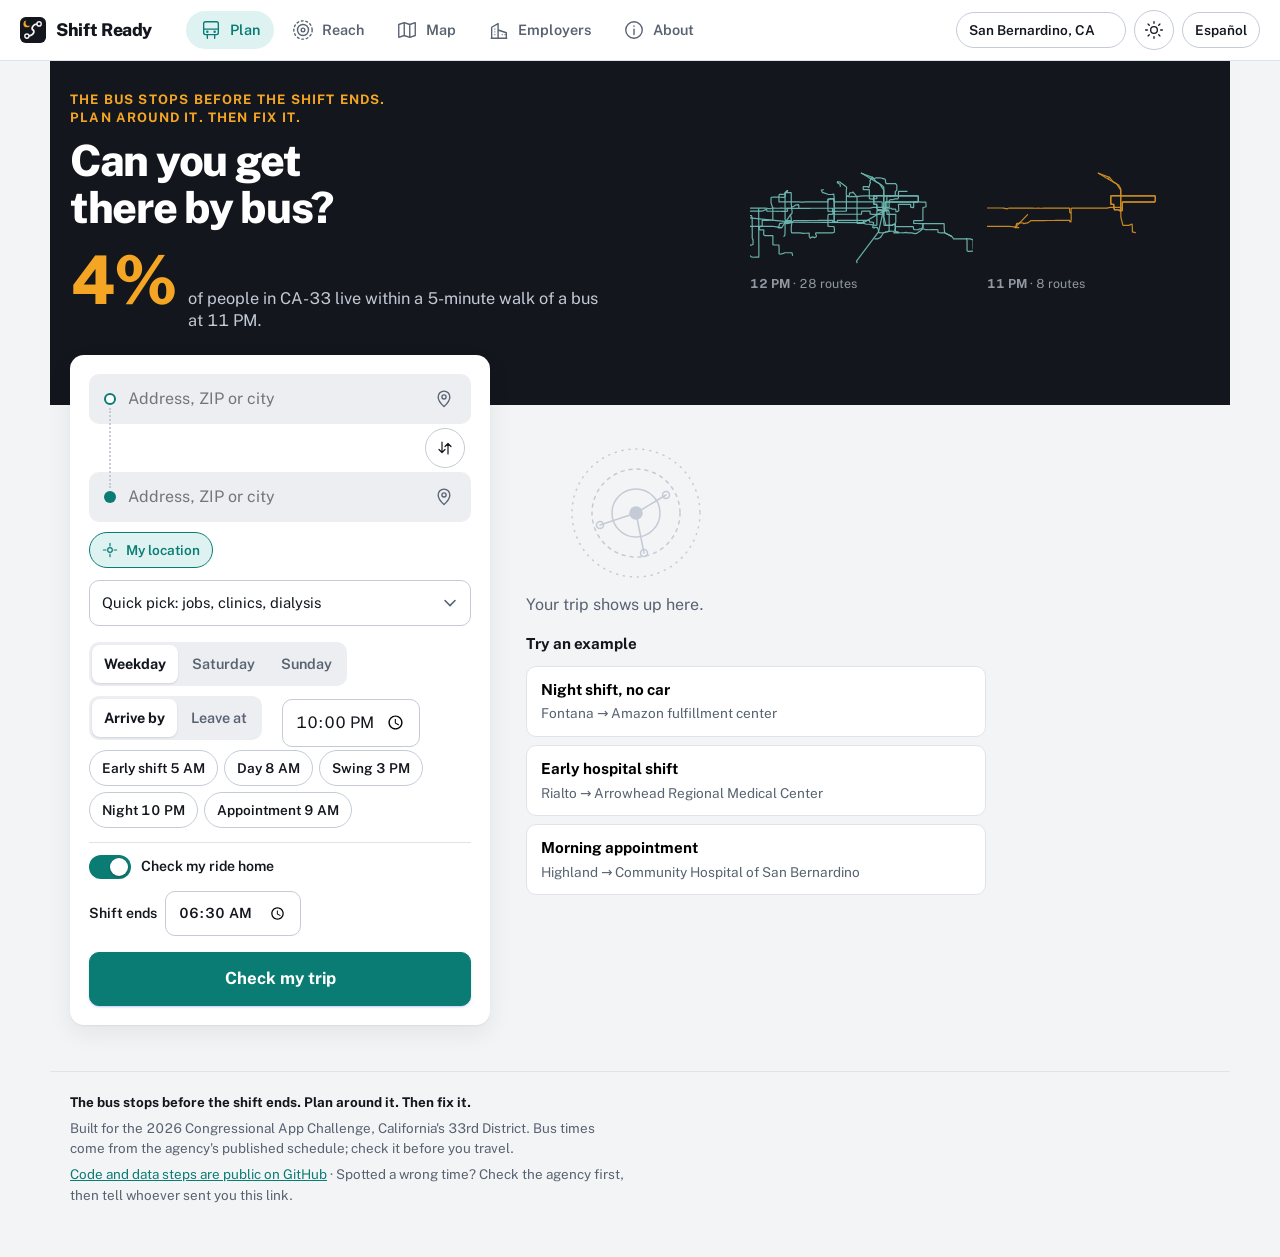
==== shiftready/web/index.html @ e26ce13a "Add health, solvability and weather cards (impact.js), cost per resident, vanpool option; update AI " ====
<!doctype html>
<html lang="en">
<head>
<meta charset="utf-8">
<meta name="viewport" content="width=device-width, initial-scale=1, viewport-fit=cover">
<title>Shift Ready · The bus stops before the shift ends</title>
<meta http-equiv="Content-Security-Policy" content="default-src 'self'; script-src 'self'; style-src 'self' 'unsafe-inline'; img-src 'self' data: https://tile.openstreetmap.org https://*.tile.openstreetmap.org; connect-src 'self' https://nominatim.openstreetmap.org https://api.open-meteo.com https://air-quality-api.open-meteo.com; font-src 'self'; worker-src 'self'; manifest-src 'self'; base-uri 'self'; form-action 'none'">
<meta name="description" content="The bus stops before the shift ends. Plan around it, then fix it: check a trip against the real schedule, see where service disappears, and send a ready-made request for more.">
<link rel="preload" href="vendor/fonts/public-sans.woff2" as="font" type="font/woff2" crossorigin>
<link rel="manifest" href="manifest.webmanifest">
<meta name="theme-color" content="#13171d">
<meta name="mobile-web-app-capable" content="yes">
<meta name="apple-mobile-web-app-capable" content="yes">
<meta name="apple-mobile-web-app-title" content="Shift Ready">
<meta name="apple-mobile-web-app-status-bar-style" content="black-translucent">
<link rel="apple-touch-icon" href="icons/apple-touch-icon.png">
<link rel="icon" type="image/svg+xml" href="logo.svg">
<script src="js/theme.js"></script>
<link rel="stylesheet" href="vendor/leaflet.css">
<link rel="stylesheet" href="css/style.css">
</head>
<body>
<noscript><p style="padding:16px">Shift Ready needs JavaScript. / Shift Ready necesita JavaScript.</p></noscript>
<a class="skip" href="#main" data-i18n="skip">Skip to content</a>
<header class="top">
  <a class="brand" href="./" aria-label="Shift Ready"><svg class="mark" viewBox="0 0 64 64" width="26" height="26" aria-hidden="true"><rect width="64" height="64" rx="14" fill="currentColor"/><path d="M17 47C36 47 36 33 32 32 28 31 28 17 47 17" fill="none" stroke="var(--bg)" stroke-width="4.5" stroke-linecap="round"/><circle cx="17" cy="47" r="5.2" fill="currentColor" stroke="var(--bg)" stroke-width="3.4"/><circle cx="47" cy="17" r="5.2" fill="currentColor" stroke="var(--bg)" stroke-width="3.4"/><circle class="moon" cx="17" cy="17" r="8.5"/><circle cx="21.2" cy="14" r="7.6" fill="currentColor"/></svg><span class="name">Shift Ready</span></a>
  <nav class="tabbar" aria-label="Main">
  <button data-tab="plan" aria-current="page"><span class="ico"><svg viewBox="0 0 24 24" width="22" height="22" fill="none" stroke="currentColor" stroke-width="1.5" stroke-linecap="round" stroke-linejoin="round" aria-hidden="true"><rect x="4" y="3" width="16" height="14" rx="2"/><path d="M4 11h16M8 21v-4M16 21v-4"/><circle cx="8" cy="14" r=".6"/><circle cx="16" cy="14" r=".6"/></svg></span><span data-i18n="nav.plan">Plan</span></button>
  <button data-tab="reach"><span class="ico"><svg viewBox="0 0 24 24" width="22" height="22" fill="none" stroke="currentColor" stroke-width="1.5" stroke-linecap="round" aria-hidden="true"><circle cx="12" cy="12" r="2"/><circle cx="12" cy="12" r="6"/><circle cx="12" cy="12" r="10" stroke-dasharray="2 3"/></svg></span><span data-i18n="nav.reach">Reach</span></button>
  <button data-tab="map"><span class="ico"><svg viewBox="0 0 24 24" width="22" height="22" fill="none" stroke="currentColor" stroke-width="1.5" stroke-linejoin="round" aria-hidden="true"><path d="M9 4 3 6v14l6-2 6 2 6-2V4l-6 2-6-2zM9 4v14M15 6v14"/></svg></span><span data-i18n="nav.map">Map</span></button>
  <button data-tab="city"><span class="ico"><svg viewBox="0 0 24 24" width="22" height="22" fill="none" stroke="currentColor" stroke-width="1.5" stroke-linejoin="round" aria-hidden="true"><path d="M4 21V9l7-4v16M11 21V12l9 3v6M3 21h18M7 11h1M7 14h1M7 17h1M15 17h1M18 17h1"/></svg></span><span data-i18n="nav.city">Employers</span></button>
  <button data-tab="about"><span class="ico"><svg viewBox="0 0 24 24" width="22" height="22" fill="none" stroke="currentColor" stroke-width="1.5" stroke-linecap="round" aria-hidden="true"><circle cx="12" cy="12" r="9"/><path d="M12 11v6M12 7.5v.5"/></svg></span><span data-i18n="nav.about">About</span></button>
</nav>
  <div class="top-actions">
    <select id="region" class="chip" hidden aria-label="Region" style="max-width:190px;font-size:.85rem"></select>
    <button id="theme" class="iconbtn" type="button" aria-label="Light or dark" data-i18n-aria="theme.aria"><svg class="sun" viewBox="0 0 24 24" width="20" height="20" fill="none" stroke="currentColor" stroke-width="1.6" stroke-linecap="round" aria-hidden="true"><circle cx="12" cy="12" r="4"/><path d="M12 2v2M12 20v2M4.9 4.9l1.4 1.4M17.7 17.7l1.4 1.4M2 12h2M20 12h2M4.9 19.1l1.4-1.4M17.7 6.3l1.4-1.4"/></svg><svg class="moon-i" viewBox="0 0 24 24" width="20" height="20" fill="none" stroke="currentColor" stroke-width="1.6" stroke-linecap="round" stroke-linejoin="round" aria-hidden="true"><path d="M20 14.5A8 8 0 0 1 9.5 4 8 8 0 1 0 20 14.5z"/></svg></button>
    <button id="lang" class="chip" type="button" aria-label="Español / English">ES</button>
  </div>
</header>

<div id="offline" class="notice" role="status" hidden></div>
<main id="main" tabindex="-1">
  <div id="boot" class="skel" aria-busy="true" aria-label="Loading"><i></i><i></i><i></i><i></i></div>
  <!-- PLAN -->
  <section id="tab-plan" class="tab" aria-labelledby="h-plan">
    <div class="hero-band">
      <div class="hero-in">
        <div>
          <p class="slogan" data-i18n="brand.slogan">The bus stops before the shift ends. Plan around it. Then fix it.</p>
          <h1 id="h-plan" data-i18n="plan.title">Can you get there by bus?</h1>
          <p id="hero" class="hero-stat"></p>
        </div>
        <div class="art hero-art" data-art="network"></div>
      </div>
    </div>
    <div class="split">
    <div class="pane-form">
    <div id="saved" class="saved" hidden></div>
    <form id="plan-form" class="card route-card" autocomplete="off" novalidate>
      <div class="route-fields">
        <div class="rf"><span class="rdot from" aria-hidden="true"></span>
          <input id="from" type="text" placeholder="From: address, ZIP or city" data-i18n-ph="plan.from_ph" aria-label="From">
          <button type="button" id="pick-from" class="iconbtn flat" data-i18n-aria="plan.pick_map" aria-label="Pick on map"><svg viewBox="0 0 24 24" width="20" height="20" fill="none" stroke="currentColor" stroke-width="1.6" stroke-linecap="round" stroke-linejoin="round" aria-hidden="true"><path d="M12 21s7-6.2 7-11.5A7 7 0 0 0 5 9.5C5 14.8 12 21 12 21z"/><circle cx="12" cy="9.5" r="2.5"/></svg></button>
        </div>
        <button type="button" id="swap" class="iconbtn swap" data-i18n-aria="plan.swap" aria-label="Swap"><svg viewBox="0 0 24 24" width="18" height="18" fill="none" stroke="currentColor" stroke-width="1.6" stroke-linecap="round" stroke-linejoin="round" aria-hidden="true"><path d="M8 4v14M4 14l4 4 4-4M16 20V6M12 10l4-4 4 4"/></svg></button>
        <div class="rf"><span class="rdot to" aria-hidden="true"></span>
          <input id="to" type="text" placeholder="To: address, ZIP or city" data-i18n-ph="plan.to_ph" list="dest-list" aria-label="To">
          <datalist id="dest-list"></datalist>
          <button type="button" id="pick-to" class="iconbtn flat" data-i18n-aria="plan.pick_map" aria-label="Pick on map"><svg viewBox="0 0 24 24" width="20" height="20" fill="none" stroke="currentColor" stroke-width="1.6" stroke-linecap="round" stroke-linejoin="round" aria-hidden="true"><path d="M12 21s7-6.2 7-11.5A7 7 0 0 0 5 9.5C5 14.8 12 21 12 21z"/><circle cx="12" cy="9.5" r="2.5"/></svg></button>
        </div>
      </div>
      <div class="locrow"><button type="button" id="loc" class="chip locchip"><svg viewBox="0 0 24 24" width="16" height="16" fill="none" stroke="currentColor" stroke-width="1.8" stroke-linecap="round" aria-hidden="true"><circle cx="12" cy="12" r="3.5"/><path d="M12 2v4M12 18v4M2 12h4M18 12h4"/></svg><span data-i18n="plan.use_loc">Use my location</span></button><span id="loc-msg" class="loc-msg" role="status" hidden></span></div>
      <select id="to-quick" aria-label="Quick pick"></select>

      <fieldset class="field when">
        <legend class="sr-only" data-i18n="plan.when">When</legend>
        <div class="seg" role="radiogroup" aria-label="Day">
          <label><input type="radio" name="day" value="weekday" checked><span data-i18n="day.weekday">Weekday</span></label>
          <label><input type="radio" name="day" value="saturday"><span data-i18n="day.saturday">Saturday</span></label>
          <label><input type="radio" name="day" value="sunday"><span data-i18n="day.sunday">Sunday</span></label>
        </div>
        <div class="row gap wrap">
          <div class="seg" role="radiogroup" aria-label="Time type">
            <label><input type="radio" name="mode" value="arrive" checked><span data-i18n="plan.arrive_by">Arrive by</span></label>
            <label><input type="radio" name="mode" value="depart"><span data-i18n="plan.leave_at">Leave at</span></label>
          </div>
          <input id="time" type="time" value="22:00" aria-label="Time">
        </div>
        <div class="chips" id="presets"></div>
      </fieldset>

      <div class="home-row">
        <label class="switch"><input type="checkbox" id="want-home" checked><span class="track" aria-hidden="true"></span><span data-i18n="plan.home_too">Check my ride home</span></label>
        <label class="endt"><span data-i18n="plan.ends">Shift ends</span><input id="end-time" type="time" value="06:30"></label>
      </div>

      <button type="submit" class="btn primary big" data-i18n="plan.go">Check my trip</button>
    </form>
    </div>
    <div class="pane-result"><div id="plan-result" aria-live="polite"><div class="empty art-empty"><div class="art" data-art="reach"></div><p data-i18n="plan.waiting">Your trip shows up here.</p><div id="examples" class="examples"></div></div></div></div>
    </div>
  </section>

  <!-- REACH -->
  <section id="tab-reach" class="tab" hidden aria-labelledby="h-reach">
    <h1 id="h-reach" data-i18n="reach.title">How far can you get by bus?</h1>
    
    <div class="grid-map">
    <div class="card g-ctl">
      <div class="field">
        <label for="r-from" data-i18n="plan.from">Starting from</label>
        <div class="row"><input id="r-from" type="text" placeholder="Address, ZIP or city" data-i18n-ph="plan.from_ph">
          <button type="button" id="r-loc" class="btn ghost" data-i18n="plan.use_loc">Use my location</button></div>
        <p class="small" data-i18n="reach.tap">Or tap the map.</p>
      </div>
      <div class="row gap wrap">
        <select id="r-day" aria-label="Day" style="width:auto"></select>
        <input id="r-time" type="time" value="06:00" aria-label="Time">
        <select id="r-budget" aria-label="Travel time" style="width:auto"></select>
        <button type="button" id="r-go" class="btn primary" data-i18n="reach.go">Show reach</button>
      </div>
      <div class="chips" id="r-presets" style="margin-top:10px"></div>
    </div>
    <div class="g-map"><div id="reach-map" role="application" aria-label="Reach map"></div>
    <p id="r-legend" class="small"></p></div>
    <div class="card g-out" id="r-out" aria-live="polite"><div class="empty art-empty"><div class="art" data-art="reach"></div><p data-i18n="reach.empty">Choose a starting point to see what you can reach.</p></div></div>
    </div>
  </section>

  <!-- MAP -->
  <section id="tab-map" class="tab tab-map" hidden aria-labelledby="h-map">
    <h1 id="h-map" class="sr-only" data-i18n="map.title">Where the buses stop running</h1>
    <div class="map-shell">
      <div id="map" role="application" aria-label="Map"></div>
      <form id="m-search-form" class="map-search" role="search">
        <input id="m-search" type="text" placeholder="Search an address" data-i18n-ph="map.search" aria-label="Search an address">
        <button type="button" id="m-locate" class="iconbtn" aria-label="My location"><svg viewBox="0 0 24 24" width="20" height="20" fill="none" stroke="currentColor" stroke-width="1.5" stroke-linecap="round" aria-hidden="true"><circle cx="12" cy="12" r="3.5"/><path d="M12 2v4M12 18v4M2 12h4M18 12h4"/></svg></button>
      </form>
      <div id="m-toast" class="toast" role="status" hidden></div>
      <button type="button" id="m-back" class="btn primary sm back" hidden data-i18n="map.back">← Back to my trip</button>
      <div class="map-panel">
        <div class="mp-head">
          <div class="seg small" role="radiogroup" aria-label="Day">
            <label><input type="radio" name="mday" value="weekday" checked><span data-i18n="day.weekday">Weekday</span></label>
            <label><input type="radio" name="mday" value="saturday"><span data-i18n="day.saturday">Saturday</span></label>
            <label><input type="radio" name="mday" value="sunday"><span data-i18n="day.sunday">Sunday</span></label>
          </div>
          <output id="hour-label" class="big-num">10 PM</output>
        </div>
        <div class="mp-time"><button type="button" id="m-play" class="iconbtn" aria-label="Play"></button>
          <input id="hour" type="range" min="0" max="23" value="22" aria-label="Hour of day"></div>
        <div id="map-stats" class="stats"></div>
        <div id="layers" class="chips layerchips" role="group" aria-label="Layers"></div>
        <p class="small" data-i18n="map.legend2">Blue areas are within a 5-minute walk of a bus running at this hour. Tap anywhere for a report.</p>
        <details class="mp-more"><summary data-i18n="map.more">More</summary><div id="health"></div><div id="curve"></div></details>
      </div>
    </div>
  </section>

  <!-- CITY / EMPLOYERS -->
  <section id="tab-city" class="tab" hidden aria-labelledby="h-city">
    <h1 id="h-city" data-i18n="city.title">For employers and city staff</h1>
    

    <div class="card" id="employers"></div>
    <div class="cols">
    <div class="card" id="cities"></div>
    <div class="card" id="compare"></div>
    <div class="card" id="gaps"></div>
    <div class="card" id="whatif"></div>
    <div class="card" id="fit"></div>
    <div class="card" id="vanpool"></div>
    </div>
    <div class="row gap wrap"><button id="print-brief" class="btn ghost" data-i18n="city.print">Print the one-page brief</button><button id="csv-cov" class="btn ghost" data-i18n="city.csv">Download coverage by hour (CSV)</button></div>
  </section>

  <!-- ABOUT -->
  <section id="tab-about" class="tab" hidden aria-labelledby="h-about">
    <h1 id="h-about" data-i18n="about.title">How this works, and its limits</h1>
    <div id="about"></div>
  </section>
</main>

<footer class="site-foot">
  <p class="foot-slogan" data-i18n="brand.slogan">The bus stops before the shift ends. Plan around it. Then fix it.</p>
  <p data-i18n="foot.a">Built for the 2026 Congressional App Challenge, California's 33rd District. Bus times come from the agency's published schedule; check it before you travel.</p>
  <p><a href="https://github.com/palashraks-afk/OffLoad" data-i18n="foot.code">Code and data steps are public on GitHub</a> · <span data-i18n="foot.wrong">Spotted a wrong time? Check the agency first, then tell whoever sent you this link.</span></p>
</footer>
<div id="install" class="install" hidden><button type="button" id="install-btn" class="btn primary sm" data-i18n="install.btn">Install the app</button><span id="install-ios" class="small" data-i18n="install.ios" hidden>On iPhone: tap Share, then Add to Home Screen.</span></div>
<div id="brief" class="print-only" aria-hidden="true"></div>

<dialog id="request-dlg" aria-labelledby="req-title">
  <form method="dialog" class="dlg">
    <h2 id="req-title" data-i18n="req.title">Ask for better service</h2>
    <p class="small" data-i18n="req.note">Edit this, then send it from your own email. Nothing is sent from this app.</p>
    <label for="req-to" data-i18n="req.to">To</label>
    <input id="req-to" type="text">
    <label for="req-subj" data-i18n="req.subj">Subject</label>
    <input id="req-subj" type="text">
    <label for="req-body" data-i18n="req.body">Message</label>
    <textarea id="req-body" rows="12"></textarea>
    <div class="row gap wrap">
      <button type="button" id="req-copy" class="btn ghost" data-i18n="req.copy">Copy</button>
      <a id="req-mail" class="btn primary" href="#" data-i18n="req.mail">Open in email</a>
      <button value="close" class="btn ghost" data-i18n="req.close">Close</button>
    </div>
  </form>
</dialog>



<script src="vendor/leaflet.js"></script>
<script src="js/i18n.js"></script>
<script src="js/planner.js"></script>
<script src="js/data.js"></script>
<script src="js/impact.js"></script>
<script src="js/geocode.js"></script>
<script src="js/art.js"></script>
<script src="js/ui-plan.js"></script>
<script src="js/ui-map.js"></script>
<script src="js/ui-reach.js"></script>
<script src="js/ui-city.js"></script>
<script src="js/app.js"></script>
</body>
</html>
---- shiftready/web/vendor/leaflet.css ----
/* required styles */

.leaflet-pane,
.leaflet-tile,
.leaflet-marker-icon,
.leaflet-marker-shadow,
.leaflet-tile-container,
.leaflet-pane > svg,
.leaflet-pane > canvas,
.leaflet-zoom-box,
.leaflet-image-layer,
.leaflet-layer {
	position: absolute;
	left: 0;
	top: 0;
	}
.leaflet-container {
	overflow: hidden;
	}
.leaflet-tile,
.leaflet-marker-icon,
.leaflet-marker-shadow {
	-webkit-user-select: none;
	   -moz-user-select: none;
	        user-select: none;
	  -webkit-user-drag: none;
	}
/* Prevents IE11 from highlighting tiles in blue */
.leaflet-tile::selection {
	background: transparent;
}
/* Safari renders non-retina tile on retina better with this, but Chrome is worse */
.leaflet-safari .leaflet-tile {
	image-rendering: -webkit-optimize-contrast;
	}
/* hack that prevents hw layers "stretching" when loading new tiles */
.leaflet-safari .leaflet-tile-container {
	width: 1600px;
	height: 1600px;
	-webkit-transform-origin: 0 0;
	}
.leaflet-marker-icon,
.leaflet-marker-shadow {
	display: block;
	}
/* .leaflet-container svg: reset svg max-width decleration shipped in Joomla! (joomla.org) 3.x */
/* .leaflet-container img: map is broken in FF if you have max-width: 100% on tiles */
.leaflet-container .leaflet-overlay-pane svg {
	max-width: none !important;
	max-height: none !important;
	}
.leaflet-container .leaflet-marker-pane img,
.leaflet-container .leaflet-shadow-pane img,
.leaflet-container .leaflet-tile-pane img,
.leaflet-container img.leaflet-image-layer,
.leaflet-container .leaflet-tile {
	max-width: none !important;
	max-height: none !important;
	width: auto;
	padding: 0;
	}

.leaflet-container img.leaflet-tile {
	/* See: https://bugs.chromium.org/p/chromium/issues/detail?id=600120 */
	mix-blend-mode: plus-lighter;
}

.leaflet-container.leaflet-touch-zoom {
	-ms-touch-action: pan-x pan-y;
	touch-action: pan-x pan-y;
	}
.leaflet-container.leaflet-touch-drag {
	-ms-touch-action: pinch-zoom;
	/* Fallback for FF which doesn't support pinch-zoom */
	touch-action: none;
	touch-action: pinch-zoom;
}
.leaflet-container.leaflet-touch-drag.leaflet-touch-zoom {
	-ms-touch-action: none;
	touch-action: none;
}
.leaflet-container {
	-webkit-tap-highlight-color: transparent;
}
.leaflet-container a {
	-webkit-tap-highlight-color: rgba(51, 181, 229, 0.4);
}
.leaflet-tile {
	filter: inherit;
	visibility: hidden;
	}
.leaflet-tile-loaded {
	visibility: inherit;
	}
.leaflet-zoom-box {
	width: 0;
	height: 0;
	-moz-box-sizing: border-box;
	     box-sizing: border-box;
	z-index: 800;
	}
/* workaround for https://bugzilla.mozilla.org/show_bug.cgi?id=888319 */
.leaflet-overlay-pane svg {
	-moz-user-select: none;
	}

.leaflet-pane         { z-index: 400; }

.leaflet-tile-pane    { z-index: 200; }
.leaflet-overlay-pane { z-index: 400; }
.leaflet-shadow-pane  { z-index: 500; }
.leaflet-marker-pane  { z-index: 600; }
.leaflet-tooltip-pane   { z-index: 650; }
.leaflet-popup-pane   { z-index: 700; }

.leaflet-map-pane canvas { z-index: 100; }
.leaflet-map-pane svg    { z-index: 200; }

.leaflet-vml-shape {
	width: 1px;
	height: 1px;
	}
.lvml {
	behavior: url(#default#VML);
	display: inline-block;
	position: absolute;
	}


/* control positioning */

.leaflet-control {
	position: relative;
	z-index: 800;
	pointer-events: visiblePainted; /* IE 9-10 doesn't have auto */
	pointer-events: auto;
	}
.leaflet-top,
.leaflet-bottom {
	position: absolute;
	z-index: 1000;
	pointer-events: none;
	}
.leaflet-top {
	top: 0;
	}
.leaflet-right {
	right: 0;
	}
.leaflet-bottom {
	bottom: 0;
	}
.leaflet-left {
	left: 0;
	}
.leaflet-control {
	float: left;
	clear: both;
	}
.leaflet-right .leaflet-control {
	float: right;
	}
.leaflet-top .leaflet-control {
	margin-top: 10px;
	}
.leaflet-bottom .leaflet-control {
	margin-bottom: 10px;
	}
.leaflet-left .leaflet-control {
	margin-left: 10px;
	}
.leaflet-right .leaflet-control {
	margin-right: 10px;
	}


/* zoom and fade animations */

.leaflet-fade-anim .leaflet-popup {
	opacity: 0;
	-webkit-transition: opacity 0.2s linear;
	   -moz-transition: opacity 0.2s linear;
	        transition: opacity 0.2s linear;
	}
.leaflet-fade-anim .leaflet-map-pane .leaflet-popup {
	opacity: 1;
	}
.leaflet-zoom-animated {
	-webkit-transform-origin: 0 0;
	    -ms-transform-origin: 0 0;
	        transform-origin: 0 0;
	}
svg.leaflet-zoom-animated {
	will-change: transform;
}

.leaflet-zoom-anim .leaflet-zoom-animated {
	-webkit-transition: -webkit-transform 0.25s cubic-bezier(0,0,0.25,1);
	   -moz-transition:    -moz-transform 0.25s cubic-bezier(0,0,0.25,1);
	        transition:         transform 0.25s cubic-bezier(0,0,0.25,1);
	}
.leaflet-zoom-anim .leaflet-tile,
.leaflet-pan-anim .leaflet-tile {
	-webkit-transition: none;
	   -moz-transition: none;
	        transition: none;
	}

.leaflet-zoom-anim .leaflet-zoom-hide {
	visibility: hidden;
	}


/* cursors */

.leaflet-interactive {
	cursor: pointer;
	}
.leaflet-grab {
	cursor: -webkit-grab;
	cursor:    -moz-grab;
	cursor:         grab;
	}
.leaflet-crosshair,
.leaflet-crosshair .leaflet-interactive {
	cursor: crosshair;
	}
.leaflet-popup-pane,
.leaflet-control {
	cursor: auto;
	}
.leaflet-dragging .leaflet-grab,
.leaflet-dragging .leaflet-grab .leaflet-interactive,
.leaflet-dragging .leaflet-marker-draggable {
	cursor: move;
	cursor: -webkit-grabbing;
	cursor:    -moz-grabbing;
	cursor:         grabbing;
	}

/* marker & overlays interactivity */
.leaflet-marker-icon,
.leaflet-marker-shadow,
.leaflet-image-layer,
.leaflet-pane > svg path,
.leaflet-tile-container {
	pointer-events: none;
	}

.leaflet-marker-icon.leaflet-interactive,
.leaflet-image-layer.leaflet-interactive,
.leaflet-pane > svg path.leaflet-interactive,
svg.leaflet-image-layer.leaflet-interactive path {
	pointer-events: visiblePainted; /* IE 9-10 doesn't have auto */
	pointer-events: auto;
	}

/* visual tweaks */

.leaflet-container {
	background: #ddd;
	outline-offset: 1px;
	}
.leaflet-container a {
	color: #0078A8;
	}
.leaflet-zoom-box {
	border: 2px dotted #38f;
	background: rgba(255,255,255,0.5);
	}


/* general typography */
.leaflet-container {
	font-family: "Helvetica Neue", Arial, Helvetica, sans-serif;
	font-size: 12px;
	font-size: 0.75rem;
	line-height: 1.5;
	}


/* general toolbar styles */

.leaflet-bar {
	box-shadow: 0 1px 5px rgba(0,0,0,0.65);
	border-radius: 4px;
	}
.leaflet-bar a {
	background-color: #fff;
	border-bottom: 1px solid #ccc;
	width: 26px;
	height: 26px;
	line-height: 26px;
	display: block;
	text-align: center;
	text-decoration: none;
	color: black;
	}
.leaflet-bar a,
.leaflet-control-layers-toggle {
	background-position: 50% 50%;
	background-repeat: no-repeat;
	display: block;
	}
.leaflet-bar a:hover,
.leaflet-bar a:focus {
	background-color: #f4f4f4;
	}
.leaflet-bar a:first-child {
	border-top-left-radius: 4px;
	border-top-right-radius: 4px;
	}
.leaflet-bar a:last-child {
	border-bottom-left-radius: 4px;
	border-bottom-right-radius: 4px;
	border-bottom: none;
	}
.leaflet-bar a.leaflet-disabled {
	cursor: default;
	background-color: #f4f4f4;
	color: #bbb;
	}

.leaflet-touch .leaflet-bar a {
	width: 30px;
	height: 30px;
	line-height: 30px;
	}
.leaflet-touch .leaflet-bar a:first-child {
	border-top-left-radius: 2px;
	border-top-right-radius: 2px;
	}
.leaflet-touch .leaflet-bar a:last-child {
	border-bottom-left-radius: 2px;
	border-bottom-right-radius: 2px;
	}

/* zoom control */

.leaflet-control-zoom-in,
.leaflet-control-zoom-out {
	font: bold 18px 'Lucida Console', Monaco, monospace;
	text-indent: 1px;
	}

.leaflet-touch .leaflet-control-zoom-in, .leaflet-touch .leaflet-control-zoom-out  {
	font-size: 22px;
	}


/* layers control */

.leaflet-control-layers {
	box-shadow: 0 1px 5px rgba(0,0,0,0.4);
	background: #fff;
	border-radius: 5px;
	}
.leaflet-control-layers-toggle {
	background-image: url(images/layers.png);
	width: 36px;
	height: 36px;
	}
.leaflet-retina .leaflet-control-layers-toggle {
	background-image: url(images/layers-2x.png);
	background-size: 26px 26px;
	}
.leaflet-touch .leaflet-control-layers-toggle {
	width: 44px;
	height: 44px;
	}
.leaflet-control-layers .leaflet-control-layers-list,
.leaflet-control-layers-expanded .leaflet-control-layers-toggle {
	display: none;
	}
.leaflet-control-layers-expanded .leaflet-control-layers-list {
	display: block;
	position: relative;
	}
.leaflet-control-layers-expanded {
	padding: 6px 10px 6px 6px;
	color: #333;
	background: #fff;
	}
.leaflet-control-layers-scrollbar {
	overflow-y: scroll;
	overflow-x: hidden;
	padding-right: 5px;
	}
.leaflet-control-layers-selector {
	margin-top: 2px;
	position: relative;
	top: 1px;
	}
.leaflet-control-layers label {
	display: block;
	font-size: 13px;
	font-size: 1.08333em;
	}
.leaflet-control-layers-separator {
	height: 0;
	border-top: 1px solid #ddd;
	margin: 5px -10px 5px -6px;
	}

/* Default icon URLs */
.leaflet-default-icon-path { /* used only in path-guessing heuristic, see L.Icon.Default */
	background-image: url(images/marker-icon.png);
	}


/* attribution and scale controls */

.leaflet-container .leaflet-control-attribution {
	background: #fff;
	background: rgba(255, 255, 255, 0.8);
	margin: 0;
	}
.leaflet-control-attribution,
.leaflet-control-scale-line {
	padding: 0 5px;
	color: #333;
	line-height: 1.4;
	}
.leaflet-control-attribution a {
	text-decoration: none;
	}
.leaflet-control-attribution a:hover,
.leaflet-control-attribution a:focus {
	text-decoration: underline;
	}
.leaflet-attribution-flag {
	display: inline !important;
	vertical-align: baseline !important;
	width: 1em;
	height: 0.6669em;
	}
.leaflet-left .leaflet-control-scale {
	margin-left: 5px;
	}
.leaflet-bottom .leaflet-control-scale {
	margin-bottom: 5px;
	}
.leaflet-control-scale-line {
	border: 2px solid #777;
	border-top: none;
	line-height: 1.1;
	padding: 2px 5px 1px;
	white-space: nowrap;
	-moz-box-sizing: border-box;
	     box-sizing: border-box;
	background: rgba(255, 255, 255, 0.8);
	text-shadow: 1px 1px #fff;
	}
.leaflet-control-scale-line:not(:first-child) {
	border-top: 2px solid #777;
	border-bottom: none;
	margin-top: -2px;
	}
.leaflet-control-scale-line:not(:first-child):not(:last-child) {
	border-bottom: 2px solid #777;
	}

.leaflet-touch .leaflet-control-attribution,
.leaflet-touch .leaflet-control-layers,
.leaflet-touch .leaflet-bar {
	box-shadow: none;
	}
.leaflet-touch .leaflet-control-layers,
.leaflet-touch .leaflet-bar {
	border: 2px solid rgba(0,0,0,0.2);
	background-clip: padding-box;
	}


/* popup */

.leaflet-popup {
	position: absolute;
	text-align: center;
	margin-bottom: 20px;
	}
.leaflet-popup-content-wrapper {
	padding: 1px;
	text-align: left;
	border-radius: 12px;
	}
.leaflet-popup-content {
	margin: 13px 24px 13px 20px;
	line-height: 1.3;
	font-size: 13px;
	font-size: 1.08333em;
	min-height: 1px;
	}
.leaflet-popup-content p {
	margin: 17px 0;
	margin: 1.3em 0;
	}
.leaflet-popup-tip-container {
	width: 40px;
	height: 20px;
	position: absolute;
	left: 50%;
	margin-top: -1px;
	margin-left: -20px;
	overflow: hidden;
	pointer-events: none;
	}
.leaflet-popup-tip {
	width: 17px;
	height: 17px;
	padding: 1px;

	margin: -10px auto 0;
	pointer-events: auto;

	-webkit-transform: rotate(45deg);
	   -moz-transform: rotate(45deg);
	    -ms-transform: rotate(45deg);
	        transform: rotate(45deg);
	}
.leaflet-popup-content-wrapper,
.leaflet-popup-tip {
	background: white;
	color: #333;
	box-shadow: 0 3px 14px rgba(0,0,0,0.4);
	}
.leaflet-container a.leaflet-popup-close-button {
	position: absolute;
	top: 0;
	right: 0;
	border: none;
	text-align: center;
	width: 24px;
	height: 24px;
	font: 16px/24px Tahoma, Verdana, sans-serif;
	color: #757575;
	text-decoration: none;
	background: transparent;
	}
.leaflet-container a.leaflet-popup-close-button:hover,
.leaflet-container a.leaflet-popup-close-button:focus {
	color: #585858;
	}
.leaflet-popup-scrolled {
	overflow: auto;
	}

.leaflet-oldie .leaflet-popup-content-wrapper {
	-ms-zoom: 1;
	}
.leaflet-oldie .leaflet-popup-tip {
	width: 24px;
	margin: 0 auto;

	-ms-filter: "progid:DXImageTransform.Microsoft.Matrix(M11=0.70710678, M12=0.70710678, M21=-0.70710678, M22=0.70710678)";
	filter: progid:DXImageTransform.Microsoft.Matrix(M11=0.70710678, M12=0.70710678, M21=-0.70710678, M22=0.70710678);
	}

.leaflet-oldie .leaflet-control-zoom,
.leaflet-oldie .leaflet-control-layers,
.leaflet-oldie .leaflet-popup-content-wrapper,
.leaflet-oldie .leaflet-popup-tip {
	border: 1px solid #999;
	}


/* div icon */

.leaflet-div-icon {
	background: #fff;
	border: 1px solid #666;
	}


/* Tooltip */
/* Base styles for the element that has a tooltip */
.leaflet-tooltip {
	position: absolute;
	padding: 6px;
	background-color: #fff;
	border: 1px solid #fff;
	border-radius: 3px;
	color: #222;
	white-space: nowrap;
	-webkit-user-select: none;
	-moz-user-select: none;
	-ms-user-select: none;
	user-select: none;
	pointer-events: none;
	box-shadow: 0 1px 3px rgba(0,0,0,0.4);
	}
.leaflet-tooltip.leaflet-interactive {
	cursor: pointer;
	pointer-events: auto;
	}
.leaflet-tooltip-top:before,
.leaflet-tooltip-bottom:before,
.leaflet-tooltip-left:before,
.leaflet-tooltip-right:before {
	position: absolute;
	pointer-events: none;
	border: 6px solid transparent;
	background: transparent;
	content: "";
	}

/* Directions */

.leaflet-tooltip-bottom {
	margin-top: 6px;
}
.leaflet-tooltip-top {
	margin-top: -6px;
}
.leaflet-tooltip-bottom:before,
.leaflet-tooltip-top:before {
	left: 50%;
	margin-left: -6px;
	}
.leaflet-tooltip-top:before {
	bottom: 0;
	margin-bottom: -12px;
	border-top-color: #fff;
	}
.leaflet-tooltip-bottom:before {
	top: 0;
	margin-top: -12px;
	margin-left: -6px;
	border-bottom-color: #fff;
	}
.leaflet-tooltip-left {
	margin-left: -6px;
}
.leaflet-tooltip-right {
	margin-left: 6px;
}
.leaflet-tooltip-left:before,
.leaflet-tooltip-right:before {
	top: 50%;
	margin-top: -6px;
	}
.leaflet-tooltip-left:before {
	right: 0;
	margin-right: -12px;
	border-left-color: #fff;
	}
.leaflet-tooltip-right:before {
	left: 0;
	margin-left: -12px;
	border-right-color: #fff;
	}

/* Printing */

@media print {
	/* Prevent printers from removing background-images of controls. */
	.leaflet-control {
		-webkit-print-color-adjust: exact;
		print-color-adjust: exact;
		}
	}
---- shiftready/web/css/style.css ----
/* Shift Ready.
   Direction: a calm, light app in the manner of the maps people already use, with a deep "night" navy for the one place that needs weight.
   One typeface (Public Sans, the US Web Design System face), soft grey-blue surfaces, hairline borders, one blue for everything you can press,
   amber only for the moon and the big number. Green/amber/red mean data and always come with a shape and a word. */
@font-face { font-family: "Public Sans"; src: url("../vendor/fonts/public-sans.woff2") format("woff2"); font-weight: 100 900; font-display: swap; }

:root {
  --bg: #f3f4f6; --surface: #ffffff; --panel: #eceef2; --ink: #13171d; --muted: #586271; --line: #e0e4ea; --line-strong: #c4cbd6;
  --hero: #13171d; --on-hero: #ffffff; --on-hero-muted: #c3cad6;
  --navy: var(--hero); --on-navy: var(--on-hero); --on-navy-muted: var(--on-hero-muted);
  --primary: #0a7c74; --primary-hover: #086a63; --primary-ink: #ffffff; --primary-soft: #def3f1; --amber: #f5a524;
  --map: #0a7c74; --map-off: #9aa3b0; --bad: #c4312b; --net-a: #7fd6cd;
  --yes: #1a7f37; --yes-bg: #e3f4e8; --maybe: #9a5a00; --maybe-bg: #fdf0d5; --no: #c4312b; --no-bg: #fce8e6;
  --radius: 14px; --radius-sm: 10px; --shadow: 0 1px 2px rgba(19, 23, 29, .06), 0 8px 24px rgba(19, 23, 29, .07);
  --tab: 64px; --wrap: 1180px;
}
:root[data-theme="dark"] {
  --bg: #101215; --surface: #181b20; --panel: #20242b; --ink: #eef0f4; --muted: #9ca5b3; --line: #2a2f38; --line-strong: #3c4452;
  --hero: #1c2128; --on-hero: #ffffff; --on-hero-muted: #b4bcc9;
  --primary: #46c2b8; --primary-hover: #74d6ce; --primary-ink: #06211f; --primary-soft: #14302e; --amber: #f5b544;
  --map: #46c2b8; --map-off: #6d7685; --bad: #ff8d86; --net-a: #7fd6cd;
  --yes: #5ddc93; --yes-bg: #12301f; --maybe: #f1b45f; --maybe-bg: #33270f; --no: #ff8d86; --no-bg: #391a18;
  --shadow: 0 1px 2px rgba(0, 0, 0, .45), 0 8px 24px rgba(0, 0, 0, .4);
}

* { box-sizing: border-box; }
html { -webkit-text-size-adjust: 100%; scroll-behavior: smooth; }
body {
  margin: 0; background: var(--bg); color: var(--ink);
  font: 400 16px/1.5 "Public Sans", system-ui, -apple-system, "Segoe UI", sans-serif; font-variant-numeric: tabular-nums;
  padding-bottom: calc(var(--tab) + 28px);
}
@media (prefers-reduced-motion: reduce) { html { scroll-behavior: auto; } }
.skip { position: absolute; left: -999px; } .skip:focus { left: 8px; top: 8px; background: var(--surface); padding: 8px 12px; z-index: 99; border-radius: 8px; box-shadow: var(--shadow); }
.sr-only { position: absolute; width: 1px; height: 1px; overflow: hidden; clip: rect(0 0 0 0); white-space: nowrap; }
h1 { font-size: clamp(1.9rem, 5.4vw, 2.7rem); line-height: 1.08; margin: 0 0 14px; font-weight: 800; letter-spacing: -0.03em; text-wrap: balance; }
h2 { font-size: 1.12rem; margin: 0 0 8px; font-weight: 700; letter-spacing: -0.01em; line-height: 1.25; }
h3 { font-size: .95rem; margin: 18px 0 6px; font-weight: 700; }
p { margin: 0 0 10px; }
.small { font-size: .85rem; color: var(--muted); }
a { color: var(--primary); }
.wide { grid-column: 1 / -1; }

/* header: logo, tabs, language. On a phone the tabs move to the bottom. */
.top { position: sticky; top: 0; z-index: 900; background: var(--surface); border-bottom: 1px solid var(--line);
  display: flex; align-items: center; gap: 16px; padding: 10px 20px; }
.brand { display: flex; align-items: center; gap: 10px; color: var(--ink); text-decoration: none; font-weight: 800; font-size: 1.1rem; letter-spacing: -0.02em; white-space: nowrap; }
.mark { color: var(--ink); display: block; flex: none; }
.top-actions { display: flex; gap: 8px; align-items: center; margin-left: auto; }

.tabbar { position: fixed; left: 0; right: 0; bottom: 0; height: var(--tab); background: var(--surface); border-top: 1px solid var(--line);
  display: grid; grid-template-columns: repeat(5, 1fr); z-index: 1000; padding-bottom: env(safe-area-inset-bottom); }
.tabbar button { border: 0; background: none; color: var(--muted); font: inherit; font-size: .72rem; font-weight: 600; display: flex; flex-direction: column;
  align-items: center; justify-content: center; gap: 3px; cursor: pointer; position: relative; }
.tabbar .ico { display: block; line-height: 0; }
.tabbar button[aria-current=page] { color: var(--primary); }
.tabbar button[aria-current=page]::before { content: ""; position: absolute; top: 0; left: 24%; right: 24%; height: 3px; background: var(--primary); border-radius: 0 0 3px 3px; }

main { max-width: var(--wrap); margin: 0 auto; padding: 0 20px; outline: none; }
.tab[hidden] { display: none; }
.tab { animation: fade .22s ease-out; }
@keyframes fade { from { opacity: 0; transform: translateY(3px); } to { opacity: 1; transform: none; } }
@media (prefers-reduced-motion: reduce) { .tab { animation: none; } }
.page-h { padding: 26px 0 6px; }

/* the night band: weight, one number, one picture */
.hero-band { background: var(--navy); color: var(--on-navy); margin: 0 -20px; padding: 30px 20px 74px; }
.hero-in { max-width: var(--wrap); margin: 0 auto; display: flex; align-items: center; justify-content: space-between; gap: 24px; }
.hero-band h1 { margin-bottom: 18px; max-width: 16ch; }
.hero-stat { margin: 0; display: flex; align-items: baseline; gap: 14px; max-width: 34rem; color: var(--on-navy-muted); font-size: 1.02rem; line-height: 1.35; }
.hero-stat b { font-size: clamp(2.6rem, 9vw, 4.2rem); line-height: .9; color: var(--amber); letter-spacing: -0.05em; font-weight: 800; flex: none; }
.hero-art { color: var(--on-navy-muted); opacity: .85; flex: none; display: none; }
.hero-art svg { color: inherit; margin: 0; width: 240px; height: auto; }
.split { margin-top: -50px; }

.card { background: var(--surface); border: 1px solid var(--line); border-radius: var(--radius); padding: 18px 20px 16px; margin: 0 0 16px; }
.field { margin: 0 0 14px; border: 0; padding: 0; min-width: 0; }
label, legend { display: block; font-weight: 600; font-size: .88rem; margin: 0 0 5px; padding: 0; }
input[type=text], input[type=time], select, textarea {
  width: 100%; font: inherit; color: var(--ink); background: var(--surface); border: 1px solid var(--line-strong);
  border-radius: var(--radius-sm); padding: 10px 12px; min-height: 46px;
}
textarea { resize: vertical; }
input[type=time] { width: auto; min-width: 8.5rem; }
select { appearance: none; background-image: url("data:image/svg+xml,%3Csvg xmlns='http://www.w3.org/2000/svg' width='12' height='8' viewBox='0 0 12 8'%3E%3Cpath d='M1 1.5 6 6.5 11 1.5' fill='none' stroke='%23566277' stroke-width='1.6' stroke-linecap='round'/%3E%3C/svg%3E"); background-repeat: no-repeat; background-position: right 14px center; padding-right: 36px; }
input:focus-visible, select:focus-visible, textarea:focus-visible, button:focus-visible, a:focus-visible, summary:focus-visible { outline: 3px solid color-mix(in srgb, var(--primary) 45%, transparent); outline-offset: 1px; }
.row { display: flex; gap: 8px; align-items: center; } .row.wrap { flex-wrap: wrap; } .row.gap { gap: 12px; }
.row > input[type=text] { flex: 1; min-width: 0; }

/* the route card: two stops joined by a line, like every directions screen people know */
.route-card { box-shadow: var(--shadow); border-color: transparent; padding: 18px; }
.route-fields { display: grid; gap: 6px; position: relative; margin-bottom: 10px; }
.route-fields::before { content: ""; position: absolute; left: 20px; top: 34px; bottom: 34px; border-left: 2px dotted var(--line-strong); }
.rf { display: flex; align-items: center; gap: 8px; background: var(--panel); border: 1px solid transparent; border-radius: var(--radius-sm); padding: 0 6px 0 14px; transition: border-color .15s, background-color .15s, box-shadow .15s; }
.rf:focus-within { background: var(--surface); border-color: var(--primary); box-shadow: 0 0 0 3px color-mix(in srgb, var(--primary) 18%, transparent); }
.rf input { border: 0; background: transparent; padding: 10px 4px; min-height: 48px; }
.rf input:focus-visible { outline: none; }
.rdot { width: 12px; height: 12px; border-radius: 50%; flex: none; }
.rdot.from { border: 2.5px solid var(--primary); background: var(--surface); }
.rdot.to { background: var(--primary); }
.swap { justify-self: end; margin: -2px 6px -2px 0; width: 32px; height: 32px; z-index: 1; }
#to-quick { margin-bottom: 16px; font-size: .92rem; }
.iconbtn { display: inline-flex; align-items: center; justify-content: center; width: 40px; height: 40px; border: 1px solid var(--line-strong); background: var(--surface); color: var(--ink); border-radius: 50%; cursor: pointer; flex: none; transition: background-color .15s, transform .12s, border-color .15s; }
.iconbtn:hover { background: var(--primary-soft); border-color: var(--primary); color: var(--primary); } .iconbtn:active { transform: scale(.94); }
.iconbtn.flat { border-color: transparent; background: transparent; color: var(--muted); }
.when { margin-bottom: 14px; }
.when .seg { margin: 0 8px 10px 0; }

.seg { display: inline-flex; background: var(--panel); border-radius: var(--radius-sm); padding: 3px; gap: 2px; }
.seg label { margin: 0; font-weight: 600; font-size: .9rem; }
.seg input { position: absolute; opacity: 0; pointer-events: none; }
.seg span { display: block; white-space: nowrap; padding: 8px 12px; min-height: 38px; cursor: pointer; border-radius: 8px; color: var(--muted); transition: background-color .15s, color .15s, box-shadow .15s; }
.seg span:hover { color: var(--ink); }
.seg input:checked + span { background: var(--surface); color: var(--ink); font-weight: 700; box-shadow: 0 1px 2px rgba(15, 23, 42, .12); }
.seg input:focus-visible + span { outline: 3px solid color-mix(in srgb, var(--primary) 45%, transparent); }
.seg.small span { padding: 6px 10px; min-height: 34px; font-size: .85rem; }

.chips { display: flex; gap: 6px; flex-wrap: wrap; }
.chips button { font: inherit; font-size: .85rem; font-weight: 600; border: 1px solid var(--line-strong); background: var(--surface); color: var(--ink); border-radius: 999px; padding: 6px 12px; min-height: 36px; cursor: pointer; transition: border-color .15s, background-color .15s, transform .12s; }
.chips button:hover { border-color: var(--primary); background: var(--primary-soft); } .chips button:active { transform: scale(.97); }

.home-row { display: flex; align-items: center; justify-content: space-between; gap: 12px; flex-wrap: wrap; padding: 12px 0 16px; border-top: 1px solid var(--line); margin-top: 4px; }
.switch { display: inline-flex; align-items: center; gap: 10px; margin: 0; font-weight: 600; cursor: pointer; }
.switch input { position: absolute; opacity: 0; width: 1px; height: 1px; }
.switch .track { width: 42px; height: 24px; border-radius: 999px; background: var(--line-strong); position: relative; transition: background-color .18s; flex: none; }
.switch .track::after { content: ""; position: absolute; left: 3px; top: 3px; width: 18px; height: 18px; border-radius: 50%; background: #fff; box-shadow: 0 1px 2px rgba(0,0,0,.3); transition: transform .18s cubic-bezier(.3,.7,.3,1); }
.switch input:checked + .track { background: var(--primary); } .switch input:checked + .track::after { transform: translateX(18px); }
.switch input:focus-visible + .track { outline: 3px solid color-mix(in srgb, var(--primary) 45%, transparent); outline-offset: 2px; }
.endt { display: flex; align-items: center; gap: 8px; margin: 0; font-weight: 600; } .endt input { min-height: 40px; }
.endt[hidden], #end-time[hidden] { display: none; }

.btn { font: inherit; font-weight: 700; border-radius: var(--radius-sm); padding: 10px 18px; min-height: 46px; border: 1px solid var(--line-strong);
  background: var(--surface); color: var(--ink); cursor: pointer; text-decoration: none; display: inline-flex; align-items: center; justify-content: center; gap: 8px;
  transition: background-color .15s, border-color .15s, transform .12s, box-shadow .15s; }
.btn:hover { background: var(--panel); } .btn:active { transform: translateY(1px) scale(.99); }
.btn.primary { background: var(--primary); color: var(--primary-ink); border-color: var(--primary); box-shadow: 0 1px 2px rgba(36, 87, 245, .3); }
.btn.primary:hover { background: var(--primary-hover); border-color: var(--primary-hover); }
.btn.ghost { background: transparent; }
.btn.big { width: 100%; font-size: 1.05rem; min-height: 54px; }
.btn.sm { min-height: 36px; padding: 6px 12px; font-size: .88rem; }
.btn[disabled] { opacity: .65; cursor: progress; }
.link { background: none; border: 0; color: var(--primary); font: inherit; font-weight: 600; padding: 6px 0; cursor: pointer; }
.link:hover { text-decoration: underline; }
.chip { font: inherit; font-weight: 600; font-size: .85rem; border: 1px solid var(--line-strong); background: var(--surface); color: var(--ink); border-radius: 999px; padding: 5px 12px; min-height: 36px; cursor: pointer; }
select.chip { padding-right: 30px; max-width: 170px; }

.saved { display: flex; gap: 8px; flex-wrap: wrap; margin-bottom: 12px; }
.saved .chip-saved { display: inline-flex; align-items: center; gap: 8px; background: var(--surface); border: 1px solid var(--line-strong); border-radius: 999px; padding: 6px 14px 6px 10px; font: inherit; font-weight: 600; font-size: .88rem; cursor: pointer; color: var(--ink); box-shadow: var(--shadow); }
.saved .chip-saved:hover { border-color: var(--primary); }
.saved .chip-saved svg { color: var(--primary); }
.saved .x { background: none; border: 0; color: var(--muted); cursor: pointer; font-size: 1.1rem; padding: 0 4px; }

/* verdict */
.verdict { padding: 16px 18px; margin: 0 0 14px; border-radius: var(--radius); border: 1px solid; position: relative; overflow: hidden; }
.verdict::before { content: ""; position: absolute; left: 0; top: 0; bottom: 0; width: 6px; background: currentColor; }
.verdict .tag { font-size: 1.55rem; font-weight: 800; display: flex; align-items: center; gap: 12px; letter-spacing: -0.02em; }
.verdict .icon { width: 30px; height: 30px; display: inline-flex; align-items: center; justify-content: center; font-weight: 800; color: #fff; flex: none; font-size: 1rem; }
.verdict .sub { margin: 8px 0 0; color: var(--ink); }
.verdict.yes { background: var(--yes-bg); border-color: color-mix(in srgb, var(--yes) 35%, transparent); color: var(--yes); } .verdict.yes .icon { background: var(--yes); border-radius: 50%; }
.verdict.maybe { background: var(--maybe-bg); border-color: color-mix(in srgb, var(--maybe) 35%, transparent); color: var(--maybe); } .verdict.maybe .icon { background: var(--maybe); border-radius: 7px; }
.verdict.no { background: var(--no-bg); border-color: color-mix(in srgb, var(--no) 35%, transparent); color: var(--no); } .verdict.no .icon { background: var(--no); border-radius: 4px; transform: rotate(45deg); width: 26px; height: 26px; }
.verdict.no .icon span { transform: rotate(-45deg); display: inline-block; }

.kv { display: grid; grid-template-columns: repeat(auto-fit, minmax(110px, 1fr)); gap: 8px; margin: 4px 0 8px; }
.kv div { background: var(--panel); border-radius: var(--radius-sm); padding: 10px 12px; }
.kv b { display: block; font-size: 1.3rem; letter-spacing: -0.02em; font-weight: 700; }
.kv span { color: var(--muted); font-size: .8rem; }

.steps { list-style: none; padding: 0; margin: 4px 0 0; }
.steps li { display: grid; grid-template-columns: 78px 1fr; gap: 10px; padding: 8px 0; }
.steps .t { font-weight: 700; font-size: .92rem; padding-top: 2px; }
.steps .what { padding-left: 14px; border-left: 3px dotted var(--line-strong); }
.steps li.bus .what { border-left: 5px solid var(--rc, var(--primary)); }
.steps .what small { color: var(--muted); display: block; font-size: .83rem; }
.route { display: inline-block; min-width: 2.3em; text-align: center; padding: 0 7px; margin-right: 6px; font-weight: 800; border-radius: 6px; background: var(--rc, var(--primary)); color: var(--rt, #fff); line-height: 1.55; }
.route.sm { min-width: 1.9em; padding: 0 5px; font-size: .78rem; margin: 0 4px 4px 0; }
.badge { display: inline-block; padding: 1px 8px; border-radius: 999px; font-size: .76rem; font-weight: 700; background: var(--primary-soft); color: var(--primary); }
.badge.warn { background: var(--maybe-bg); color: var(--maybe); } .badge.bad { background: var(--no-bg); color: var(--no); }
.notice { background: var(--primary-soft); border-radius: var(--radius-sm); padding: 11px 14px; margin: 10px 0 14px; font-size: .9rem; }
.notice.floating { position: absolute; z-index: 600; left: 12px; right: 12px; top: 66px; margin: 0; background: var(--surface); box-shadow: var(--shadow); }
.empty { color: var(--muted); padding: 14px 0; }
.art-empty { text-align: left; padding: 30px 0 10px; }
.art svg { display: block; color: var(--line-strong); max-width: 100%; height: auto; margin-bottom: 10px; }
.pad-top { padding-top: 8px; }

/* shift strip */
.strip-row { display: grid; grid-template-columns: repeat(10, 1fr); gap: 4px; margin: 10px 0 6px; }
.cell { font: inherit; border: 1px solid var(--line); background: var(--surface); color: var(--ink); padding: 7px 0 6px; cursor: pointer; border-radius: 8px; display: flex; flex-direction: column; align-items: center; gap: 2px; transition: transform .12s, border-color .15s; }
.cell i { font-style: normal; font-size: .95rem; line-height: 1; }
.cell span { font-size: .66rem; color: var(--muted); }
.cell.yes { background: var(--yes-bg); border-color: color-mix(in srgb, var(--yes) 40%, transparent); } .cell.yes i { color: var(--yes); }
.cell.maybe { background: var(--maybe-bg); border-color: color-mix(in srgb, var(--maybe) 40%, transparent); } .cell.maybe i { color: var(--maybe); }
.cell.no { background: var(--no-bg); border-color: color-mix(in srgb, var(--no) 35%, transparent); } .cell.no i { color: var(--no); }
.cell.now { outline: 2px solid var(--ink); outline-offset: 1px; }
.cell:hover { transform: translateY(-1px); } .cell:active { transform: scale(.96); }
.cell-key.yes { color: var(--yes); } .cell-key.maybe { color: var(--maybe); } .cell-key.no { color: var(--no); }
.legend { margin-top: 4px; }

/* week view */
.week { display: grid; gap: 6px; margin-top: 8px; }
.week-row { display: grid; grid-template-columns: 90px 1fr 1fr; gap: 8px; align-items: center; background: var(--panel); border-radius: var(--radius-sm); padding: 8px 12px; font-size: .9rem; }
.week-row b { font-weight: 700; }
.vi { display: inline-flex; align-items: center; gap: 6px; font-weight: 600; }
.vi i { font-style: normal; } .vi.yes { color: var(--yes); } .vi.maybe { color: var(--maybe); } .vi.no { color: var(--no); }

.big-num { font-size: 1.9rem; font-weight: 800; margin-left: auto; letter-spacing: -0.03em; }
input[type=range] { width: 100%; height: 36px; accent-color: var(--primary); }
.stats { display: grid; grid-template-columns: repeat(3, 1fr); gap: 8px; margin-top: 10px; }
.stat { background: var(--panel); border-radius: var(--radius-sm); padding: 10px 12px; }
.stat b { font-size: 1.45rem; display: block; letter-spacing: -0.02em; }
.stat span { color: var(--muted); font-size: .78rem; line-height: 1.25; display: block; }
.stat.wide { background: none; padding: 4px 0 0; }
.stat .h { font-weight: 700; color: var(--ink); display: block; margin-bottom: 4px; font-size: .85rem; }
ul.plain { list-style: none; padding: 0; margin: 0; display: flex; flex-wrap: wrap; gap: 4px 16px; font-size: .88rem; }
ul.plain .v { font-weight: 700; }
table { width: 100%; border-collapse: collapse; font-size: .9rem; }
th, td { text-align: left; padding: 8px 8px 8px 0; border-bottom: 1px solid var(--line); vertical-align: top; }
th { color: var(--muted); font-weight: 600; font-size: .74rem; text-transform: uppercase; letter-spacing: .04em; }
td.num, th.num { text-align: right; }
.bar { height: 10px; background: var(--primary); min-width: 2px; border-radius: 5px; }
.barrow { display: grid; grid-template-columns: 84px 1fr 48px; gap: 8px; align-items: center; margin: 3px 0; white-space: nowrap; font-size: .88rem; }
.barrow.best .bar { background: var(--yes); }
svg text { fill: var(--muted); font: 11px "Public Sans", sans-serif; }
.cols { display: block; }
details.faq { border-top: 1px solid var(--line); padding: 10px 0; }
details.faq summary { cursor: pointer; font-weight: 700; padding: 4px 0; }
details.faq p { margin: 6px 0 4px; max-width: 60ch; color: var(--muted); }
.tldr { font-size: 1.2rem; line-height: 1.5; max-width: 52ch; margin: 0 0 26px; font-weight: 500; letter-spacing: -0.01em; }

/* maps: one shape for both */
#map, #reach-map { height: 420px; border-radius: var(--radius); border: 1px solid var(--line); overflow: hidden; }
.leaflet-tile-pane { filter: grayscale(1) contrast(.88) brightness(1.08); }
:root[data-theme="dark"] .leaflet-tile-pane { filter: invert(1) hue-rotate(180deg) grayscale(.9) brightness(.78) contrast(.9); }
.leaflet-popup-content-wrapper { border-radius: 12px; background: var(--surface); color: var(--ink); box-shadow: var(--shadow); }
.leaflet-popup-tip { background: var(--surface); }
.leaflet-container { font-family: "Public Sans", system-ui, sans-serif; }
.leaflet-control-attribution { font-size: 10px; }
.leaflet-bar { border: 0 !important; box-shadow: var(--shadow) !important; border-radius: 10px; overflow: hidden; }
.leaflet-bar a { color: var(--ink) !important; background: var(--surface) !important; border-bottom-color: var(--line) !important; }
.pop-routes { margin: 6px 0 4px; }
.spot-h { display: flex; align-items: center; gap: 8px; font-weight: 800; font-size: 1rem; }
.dot { width: 12px; height: 12px; display: inline-block; flex: none; }
.dot.on { background: var(--yes); border-radius: 50%; } .dot.off { background: var(--no); transform: rotate(45deg); border-radius: 2px; }
.spot p { margin: 6px 0; }
.tab-map { margin: 0 -20px; }
.map-shell { position: relative; }
.tab-map #map { height: 60vh; min-height: 380px; border-radius: 0; border-left: 0; border-right: 0; }
.map-search { position: absolute; top: 12px; left: 12px; right: 12px; z-index: 500; display: flex; gap: 8px; }
.map-search input { box-shadow: var(--shadow); border-color: transparent; }
.map-search .iconbtn { box-shadow: var(--shadow); width: 46px; height: 46px; border-radius: var(--radius-sm); }
.toast { position: absolute; z-index: 600; left: 50%; top: 70px; transform: translateX(-50%); background: var(--ink); color: var(--surface); padding: 8px 14px; border-radius: 999px; font-size: .88rem; }
.map-panel { background: var(--surface); padding: 14px 20px 18px; border-bottom: 1px solid var(--line); }
.mp-head { display: flex; align-items: center; gap: 10px; flex-wrap: wrap; }
.mp-time { display: flex; align-items: center; gap: 10px; margin: 8px 0 2px; }
.mp-time input[type=range] { flex: 1; }
.mp-time .iconbtn { background: var(--primary); color: var(--primary-ink); border-color: var(--primary); }
.mp-time .iconbtn:hover { background: var(--primary-hover); color: var(--primary-ink); }
.layerchips { margin: 10px 0 4px; }
.tog { font: inherit; font-size: .82rem; font-weight: 600; border: 1px solid var(--line-strong); background: var(--surface); color: var(--ink); border-radius: 999px; padding: 6px 12px; min-height: 34px; cursor: pointer; transition: background-color .15s, border-color .15s, color .15s; }
.tog:hover { border-color: var(--primary); }
.tog[aria-pressed=true] { background: var(--primary); color: var(--primary-ink); border-color: var(--primary); }
details.mp-more summary { cursor: pointer; font-weight: 700; padding: 8px 0; font-size: .9rem; }

/* About: the problem in numbers */
.problem { background: var(--navy); color: var(--on-navy); border-radius: var(--radius); padding: 26px 24px; margin: 0 0 20px; }
.problem h2 { font-size: clamp(1.4rem, 4vw, 2rem); letter-spacing: -0.03em; font-weight: 800; margin: 0 0 14px; max-width: 24ch; text-wrap: balance; }
.problem p { color: var(--on-navy-muted); max-width: 62ch; }
.problem .pgrid { display: grid; grid-template-columns: repeat(auto-fit, minmax(200px, 1fr)); gap: 14px 24px; margin-top: 18px; }
.problem .pgrid div { border-top: 1px solid rgba(255,255,255,.18); padding-top: 12px; }
.problem .pgrid b { display: block; color: var(--on-navy); font-size: .8rem; text-transform: uppercase; letter-spacing: .06em; margin-bottom: 4px; }
.problem .pgrid span { color: var(--on-navy-muted); font-size: .92rem; }
.flow { display: grid; grid-template-columns: repeat(auto-fit, minmax(170px, 1fr)); gap: 10px; margin: 6px 0 24px; counter-reset: step; }
.flow div { background: var(--surface); border: 1px solid var(--line); border-radius: var(--radius); padding: 14px 16px; }
.flow div::before { counter-increment: step; content: counter(step); display: inline-flex; width: 24px; height: 24px; align-items: center; justify-content: center; border-radius: 50%; background: var(--primary); color: var(--primary-ink); font-weight: 800; font-size: .8rem; margin-bottom: 8px; }
.flow b { display: block; } .flow span { color: var(--muted); font-size: .88rem; }
.numgrid { display: grid; grid-template-columns: repeat(auto-fit, minmax(220px, 1fr)); gap: 14px; margin: 6px 0 24px; }
.num { background: var(--surface); border: 1px solid var(--line); border-radius: var(--radius); padding: 18px 18px 14px; }
.num b { display: block; font-size: clamp(2.2rem, 6vw, 3rem); line-height: 1; letter-spacing: -0.05em; font-weight: 800; color: var(--primary); }
.num p { margin: 8px 0 4px; font-size: .93rem; max-width: 30ch; }
.num small { color: var(--muted); font-size: .74rem; }
.num.wide2 { grid-column: span 2; }
.spark { display: flex; align-items: flex-end; gap: 2px; height: 56px; margin-top: 10px; }
.spark i { flex: 1; background: var(--line-strong); min-height: 2px; border-radius: 2px 2px 0 0; }
.spark i.hi { background: var(--no); }
.hbars { display: grid; gap: 6px; margin-top: 10px; }
.hbars div { display: grid; grid-template-columns: 110px 1fr 40px; gap: 8px; align-items: center; font-size: .85rem; }
.hbars .bar { height: 12px; } .hbars .bar.you { background: var(--no); }
.sec { font-size: 1.15rem; margin: 6px 0 10px; }
.logo-card { display: flex; gap: 20px; align-items: center; flex-wrap: wrap; background: var(--surface); border: 1px solid var(--line); border-radius: var(--radius); padding: 18px 20px; margin-bottom: 16px; }
.logo-card img { width: 80px; height: 80px; border-radius: 18px; }

dialog { border: 0; border-radius: 18px; background: var(--surface); color: var(--ink); max-width: 640px; width: calc(100% - 24px); padding: 0; box-shadow: 0 24px 64px rgba(0,0,0,.35); }
dialog::backdrop { background: rgba(7, 13, 31, .6); }
.dlg { padding: 20px; display: grid; gap: 6px; } .dlg label { margin-top: 6px; }

.skel { display: grid; gap: 14px; padding: 24px 0; }
.skel i { display: block; height: 16px; border-radius: 8px; background: linear-gradient(90deg, var(--panel) 25%, var(--line) 37%, var(--panel) 63%); background-size: 400% 100%; animation: shimmer 1.4s ease infinite; }
.skel i:first-child { height: 44px; width: 60%; }
@keyframes shimmer { 0% { background-position: 100% 0; } 100% { background-position: 0 0; } }
@media (prefers-reduced-motion: reduce) { .skel i { animation: none; } }
#offline { max-width: var(--wrap); margin: 8px auto; }
.stagger > * { animation: rise .32s cubic-bezier(.2,.7,.2,1) both; }
.stagger > *:nth-child(2) { animation-delay: .05s; } .stagger > *:nth-child(3) { animation-delay: .1s; } .stagger > *:nth-child(4) { animation-delay: .15s; } .stagger > *:nth-child(n+5) { animation-delay: .2s; }
@keyframes rise { from { opacity: 0; transform: translateY(6px); } to { opacity: 1; transform: none; } }
@media (prefers-reduced-motion: reduce) { .stagger > * { animation: none; } * { transition: none !important; } }
::selection { background: var(--primary); color: var(--primary-ink); }

.site-foot { max-width: var(--wrap); margin: 30px auto 0; padding: 20px 20px 28px; border-top: 1px solid var(--line); font-size: .84rem; color: var(--muted); display: grid; gap: 6px; }
.site-foot p { margin: 0; max-width: 70ch; }
.print-only { display: none; }

/* desktop: tabs move into the header, the form sits beside its answer, the map gets the whole width */
@media (min-width: 900px) {
  body { padding-bottom: 24px; }
  .tabbar { position: static; height: auto; background: none; border: 0; display: flex; gap: 4px; padding: 0; margin-left: 18px; }
  .tabbar button { flex-direction: row; gap: 8px; font-size: .9rem; padding: 8px 14px; border-radius: 999px; }
  .tabbar button:hover { background: var(--panel); color: var(--ink); }
  .tabbar button[aria-current=page] { background: var(--primary-soft); color: var(--primary); }
  .tabbar button[aria-current=page]::before { display: none; }
  .hero-art { display: block; }
  .split { display: grid; grid-template-columns: minmax(360px, 420px) minmax(0, 1fr); gap: 0 36px; align-items: start; }
  .pane-form { position: sticky; top: 76px; }
  .pane-result { padding-top: 58px; }
  .grid-map { display: grid; grid-template-columns: minmax(0, 1fr) 400px; gap: 0 28px; align-items: start; grid-template-areas: "map ctl" "map out"; }
  .g-map { grid-area: map; position: sticky; top: 76px; } .g-ctl { grid-area: ctl; } .g-out { grid-area: out; }
  #map, #reach-map { height: calc(100vh - 110px); min-height: 480px; }
  .cols { columns: 2; column-gap: 20px; } .cols .card { break-inside: avoid; }
  #about { columns: 2; column-gap: 20px; } #about .card, #about .num, #about .logo-card { break-inside: avoid; }
  #about .problem, #about #numbers, #about .tldr, #about .flow { column-span: all; }
  .tab-map #map { height: calc(100vh - 62px); border-radius: 0; }
  .map-search { left: 428px; right: auto; width: 360px; }
  .map-panel { position: absolute; z-index: 500; top: 12px; left: 12px; width: 400px; max-height: calc(100% - 24px); overflow: auto; border: 1px solid var(--line); border-radius: var(--radius); box-shadow: var(--shadow); }
}
@media (min-width: 1500px) { .cols { columns: 3; } }
@media (max-width: 520px) {
  .top { padding: 8px 14px; gap: 8px; } .brand .name { font-size: 1rem; }
  main { padding: 0 14px; } .hero-band { margin: 0 -14px; padding: 22px 14px 62px; } .tab-map { margin: 0 -14px; }
  .stats { gap: 6px; } .stat { padding: 8px; } .stat b { font-size: 1.15rem; } .stat span { font-size: .7rem; }
  .strip-row { grid-template-columns: repeat(5, 1fr); }
  .steps li { grid-template-columns: 68px 1fr; } .week-row { grid-template-columns: 74px 1fr 1fr; padding: 8px; font-size: .84rem; }
  .num.wide2 { grid-column: auto; }
}
@media print {
  body > *:not(#brief) { display: none !important; }
  .print-only { display: block !important; color: #000; background: #fff; padding: 0; }
  body { background: #fff; padding: 0; }
  #brief h1 { font-size: 20pt; color: #000; } #brief { font-size: 10.5pt; }
}

.actions { display: flex; gap: 8px; flex-wrap: wrap; margin: 4px 0 12px; }
.actions .btn { min-height: 42px; }
.actions .btn.primary { flex: 1 1 100%; min-height: 48px; }

.locrow { display: flex; align-items: center; gap: 10px; flex-wrap: wrap; margin: 0 0 12px; }
.locchip { gap: 8px; display: inline-flex; align-items: center; color: var(--primary); border-color: var(--primary); background: var(--primary-soft); }
.locchip:hover { background: var(--primary); color: var(--primary-ink); }
.locchip[disabled] { opacity: .6; cursor: progress; }
.loc-msg { font-size: .85rem; color: var(--muted); flex: 1 1 200px; }
.loc-msg.warn { color: var(--maybe); } .loc-msg.ok { color: var(--yes); }

details.fold > summary { list-style: none; cursor: pointer; display: flex; align-items: center; justify-content: space-between; gap: 12px; }
details.fold > summary::-webkit-details-marker { display: none; }
details.fold > summary h2 { margin: 0; }
details.fold > summary::after { content: ""; width: 9px; height: 9px; border-right: 2px solid var(--muted); border-bottom: 2px solid var(--muted); transform: rotate(45deg); transition: transform .2s; flex: none; margin-right: 4px; }
details.fold[open] > summary::after { transform: rotate(-135deg); }
details.fold[open] > summary { margin-bottom: 8px; }
.examples { display: grid; gap: 8px; margin-top: 16px; max-width: 460px; }
.examples h3 { margin: 0 0 2px; color: var(--ink); }
.example { text-align: left; font: inherit; background: var(--surface); border: 1px solid var(--line); border-radius: var(--radius-sm); padding: 12px 14px; cursor: pointer; display: grid; gap: 2px; transition: border-color .15s, transform .12s, box-shadow .15s; }
.example b { font-size: .95rem; } .example span { color: var(--muted); font-size: .85rem; }
.example:hover { border-color: var(--primary); box-shadow: var(--shadow); } .example:active { transform: scale(.99); }

.emp-pin i { display: block; width: 16px; height: 16px; background: var(--amber, #ffb020); border: 2.5px solid #0f1b3d; border-radius: 3px; box-shadow: 0 1px 3px rgba(0,0,0,.4); }
.hbar { display: inline-flex; gap: 1px; align-items: stretch; height: 14px; vertical-align: middle; }
.hbar i { width: 5px; background: var(--line-strong); border-radius: 1px; } .hbar i.on { background: var(--primary); }
.back { position: absolute; z-index: 600; left: 50%; bottom: 16px; transform: translateX(-50%); box-shadow: var(--shadow); }
@media (min-width: 900px) { .back { left: calc(50% + 200px); } }

.netpair { display: grid; grid-template-columns: 1fr 1fr; gap: 14px; }
.netpair figure { margin: 0; } .netpair svg { width: 100%; height: auto; display: block; }
.netpair figcaption { font-size: .78rem; margin-top: 4px; opacity: .85; }
.hero-art { max-width: 460px; width: 46%; }
.hero-art .netpair svg { color: var(--net-a); opacity: 1; margin: 0; }
.hero-art .netpair figure:last-child svg { color: var(--amber); }
@media (max-width: 899px) { .hero-art { display: none; } }
.problem .netpair { margin-top: 18px; max-width: 520px; } .problem .netpair svg { color: var(--net-a); } .problem .netpair figure:last-child svg { color: var(--amber); }

.hero-art .netpair svg { width: 100%; }
.emp-list, .city-list { list-style: none; padding: 0; margin: 8px 0 0; }
.emp-list li { display: flex; justify-content: space-between; gap: 16px; padding: 12px 0; border-top: 1px solid var(--line); flex-wrap: wrap; }
.emp-main { display: grid; gap: 3px; min-width: 0; flex: 1 1 260px; } .emp-main b { font-size: .98rem; }
.emp-side { display: grid; gap: 4px; align-content: start; text-align: right; flex: 1 1 240px; min-width: 0; max-width: 100%; }
.emp-side .row { justify-content: flex-end; }
.city-list li { display: grid; grid-template-columns: 1fr minmax(120px, 36%) auto; gap: 12px; align-items: center; padding: 10px 0; border-top: 1px solid var(--line); }
.city-list li > div:first-child { display: grid; gap: 2px; min-width: 0; } .city-list .small { font-size: .78rem; }
.city-bar { display: flex; align-items: center; gap: 8px; } .city-bar .bar { height: 12px; max-width: 100%; flex: 0 1 auto; } .city-bar .bar.low { background: var(--no); } .city-bar b { font-size: .95rem; min-width: 38px; }
@media (max-width: 520px) { .city-list li { grid-template-columns: 1fr auto; } .city-list .city-bar { grid-column: 1 / -1; } .emp-side { text-align: left; } .emp-side .row { justify-content: flex-start; } }
.srcs { columns: 2; column-gap: 24px; padding-left: 18px; margin: 6px 0 0; font-size: .88rem; } .srcs li { break-inside: avoid; margin-bottom: 6px; }
.empabout .emp-mini { display: grid; gap: 6px; margin-top: 10px; }
.empabout .emp-mini div { display: grid; grid-template-columns: minmax(150px, 1.2fr) auto 1fr; gap: 10px; align-items: center; font-size: .88rem; border-top: 1px solid var(--line); padding-top: 6px; }

.tablewrap { overflow-x: auto; -webkit-overflow-scrolling: touch; margin: 0 -2px; }
@media (max-width: 520px) { .empabout .emp-mini div { grid-template-columns: 1fr; gap: 4px; } .hbar i { width: 4px; } th { font-size: .68rem; } }

[hidden] { display: none !important; }

.slogan { margin: 0 0 12px; color: var(--amber); font-weight: 700; font-size: .82rem; letter-spacing: .09em; text-transform: uppercase; max-width: 40ch; line-height: 1.35; }
.foot-slogan { font-weight: 700; color: var(--ink); }

.install { max-width: var(--wrap); margin: 0 auto; padding: 0 20px 20px; display: flex; gap: 12px; align-items: center; }

.mark .moon { fill: var(--amber); }
#theme svg { display: block; }
:root[data-theme="dark"] #theme .sun, :root:not([data-theme="dark"]) #theme .moon-i { display: none; }
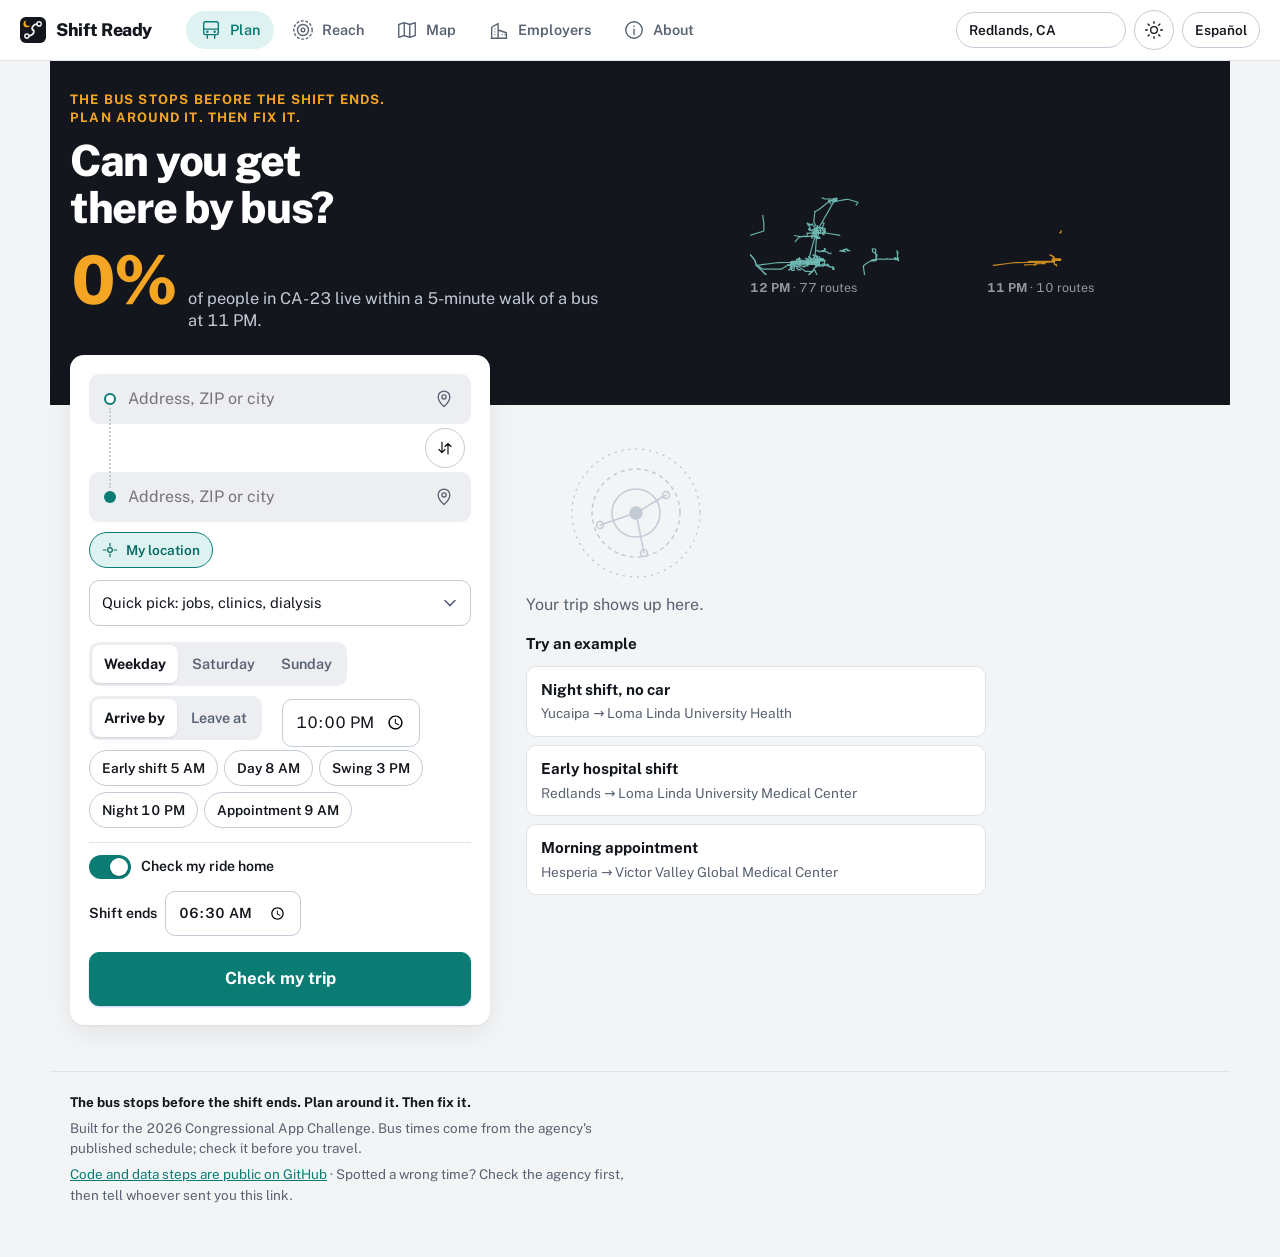
==== commit 681b5fe3: "Add CA-23 (entry district) as the default region with merged Omnitrans, Metrolink, VVTA, Morongo Bas" ====
--- a/shiftready/web/index.html
+++ b/shiftready/web/index.html
@@ -32,7 +32,7 @@
   <button data-tab="about"><span class="ico"><svg viewBox="0 0 24 24" width="22" height="22" fill="none" stroke="currentColor" stroke-width="1.5" stroke-linecap="round" aria-hidden="true"><circle cx="12" cy="12" r="9"/><path d="M12 11v6M12 7.5v.5"/></svg></span><span data-i18n="nav.about">About</span></button>
 </nav>
   <div class="top-actions">
-    <select id="region" class="chip" hidden aria-label="Region" style="max-width:190px;font-size:.85rem"></select>
+    <select id="region" class="chip" hidden aria-label="Region"></select>
     <button id="theme" class="iconbtn" type="button" aria-label="Light or dark" data-i18n-aria="theme.aria"><svg class="sun" viewBox="0 0 24 24" width="20" height="20" fill="none" stroke="currentColor" stroke-width="1.6" stroke-linecap="round" aria-hidden="true"><circle cx="12" cy="12" r="4"/><path d="M12 2v2M12 20v2M4.9 4.9l1.4 1.4M17.7 17.7l1.4 1.4M2 12h2M20 12h2M4.9 19.1l1.4-1.4M17.7 6.3l1.4-1.4"/></svg><svg class="moon-i" viewBox="0 0 24 24" width="20" height="20" fill="none" stroke="currentColor" stroke-width="1.6" stroke-linecap="round" stroke-linejoin="round" aria-hidden="true"><path d="M20 14.5A8 8 0 0 1 9.5 4 8 8 0 1 0 20 14.5z"/></svg></button>
     <button id="lang" class="chip" type="button" aria-label="Español / English">ES</button>
   </div>
@@ -183,7 +183,7 @@
 
 <footer class="site-foot">
   <p class="foot-slogan" data-i18n="brand.slogan">The bus stops before the shift ends. Plan around it. Then fix it.</p>
-  <p data-i18n="foot.a">Built for the 2026 Congressional App Challenge, California's 33rd District. Bus times come from the agency's published schedule; check it before you travel.</p>
+  <p data-i18n="foot.a">Built for the 2026 Congressional App Challenge. Bus times come from the agency's published schedule; check it before you travel.</p>
   <p><a href="https://github.com/palashraks-afk/OffLoad" data-i18n="foot.code">Code and data steps are public on GitHub</a> · <span data-i18n="foot.wrong">Spotted a wrong time? Check the agency first, then tell whoever sent you this link.</span></p>
 </footer>
 <div id="install" class="install" hidden><button type="button" id="install-btn" class="btn primary sm" data-i18n="install.btn">Install the app</button><span id="install-ios" class="small" data-i18n="install.ios" hidden>On iPhone: tap Share, then Add to Home Screen.</span></div>
--- a/shiftready/web/css/style.css
+++ b/shiftready/web/css/style.css
@@ -148,7 +148,7 @@
 .saved .chip-saved { display: inline-flex; align-items: center; gap: 8px; background: var(--surface); border: 1px solid var(--line-strong); border-radius: 999px; padding: 6px 14px 6px 10px; font: inherit; font-weight: 600; font-size: .88rem; cursor: pointer; color: var(--ink); box-shadow: var(--shadow); }
 .saved .chip-saved:hover { border-color: var(--primary); }
 .saved .chip-saved svg { color: var(--primary); }
-.saved .x { background: none; border: 0; color: var(--muted); cursor: pointer; font-size: 1.1rem; padding: 0 4px; }
+.saved .x { background: none; border: 0; color: var(--muted); cursor: pointer; font-size: 1.1rem; padding: 0 4px; min-width: 36px; min-height: 36px; }
 
 /* verdict */
 .verdict { padding: 16px 18px; margin: 0 0 14px; border-radius: var(--radius); border: 1px solid; position: relative; overflow: hidden; }
@@ -352,7 +352,7 @@
 .actions .btn.primary { flex: 1 1 100%; min-height: 48px; }
 
 .locrow { display: flex; align-items: center; gap: 10px; flex-wrap: wrap; margin: 0 0 12px; }
-.locchip { gap: 8px; display: inline-flex; align-items: center; color: var(--primary); border-color: var(--primary); background: var(--primary-soft); }
+.locchip { gap: 8px; display: inline-flex; align-items: center; color: var(--primary-hover); border-color: var(--primary); background: var(--primary-soft); }
 .locchip:hover { background: var(--primary); color: var(--primary-ink); }
 .locchip[disabled] { opacity: .6; cursor: progress; }
 .loc-msg { font-size: .85rem; color: var(--muted); flex: 1 1 200px; }
@@ -367,7 +367,7 @@
 .examples { display: grid; gap: 8px; margin-top: 16px; max-width: 460px; }
 .examples h3 { margin: 0 0 2px; color: var(--ink); }
 .example { text-align: left; font: inherit; background: var(--surface); border: 1px solid var(--line); border-radius: var(--radius-sm); padding: 12px 14px; cursor: pointer; display: grid; gap: 2px; transition: border-color .15s, transform .12s, box-shadow .15s; }
-.example b { font-size: .95rem; } .example span { color: var(--muted); font-size: .85rem; }
+.example { color: var(--ink); } .example b { font-size: .95rem; } .example span { color: var(--muted); font-size: .85rem; }
 .example:hover { border-color: var(--primary); box-shadow: var(--shadow); } .example:active { transform: scale(.99); }
 
 .emp-pin i { display: block; width: 16px; height: 16px; background: var(--amber, #ffb020); border: 2.5px solid #0f1b3d; border-radius: 3px; box-shadow: 0 1px 3px rgba(0,0,0,.4); }
@@ -395,7 +395,7 @@
 .city-list li > div:first-child { display: grid; gap: 2px; min-width: 0; } .city-list .small { font-size: .78rem; }
 .city-bar { display: flex; align-items: center; gap: 8px; } .city-bar .bar { height: 12px; max-width: 100%; flex: 0 1 auto; } .city-bar .bar.low { background: var(--no); } .city-bar b { font-size: .95rem; min-width: 38px; }
 @media (max-width: 520px) { .city-list li { grid-template-columns: 1fr auto; } .city-list .city-bar { grid-column: 1 / -1; } .emp-side { text-align: left; } .emp-side .row { justify-content: flex-start; } }
-.srcs { columns: 2; column-gap: 24px; padding-left: 18px; margin: 6px 0 0; font-size: .88rem; } .srcs li { break-inside: avoid; margin-bottom: 6px; }
+.srcs { columns: 2; column-gap: 24px; padding-left: 18px; margin: 6px 0 0; font-size: .88rem; } .srcs li { break-inside: avoid; margin-bottom: 6px; } .srcs a { display: inline-block; padding: 4px 0; }
 .empabout .emp-mini { display: grid; gap: 6px; margin-top: 10px; }
 .empabout .emp-mini div { display: grid; grid-template-columns: minmax(150px, 1.2fr) auto 1fr; gap: 10px; align-items: center; font-size: .88rem; border-top: 1px solid var(--line); padding-top: 6px; }
 
@@ -412,3 +412,8 @@
 .mark .moon { fill: var(--amber); }
 #theme svg { display: block; }
 :root[data-theme="dark"] #theme .sun, :root:not([data-theme="dark"]) #theme .moon-i { display: none; }
+
+/* region picker and weather icons */
+#region { max-width: 190px; font-size: .85rem; }
+@media (max-width: 420px) { #region { max-width: 136px; text-overflow: ellipsis; } }
+.kv .ico { display: block; margin-bottom: 2px; color: var(--primary); }
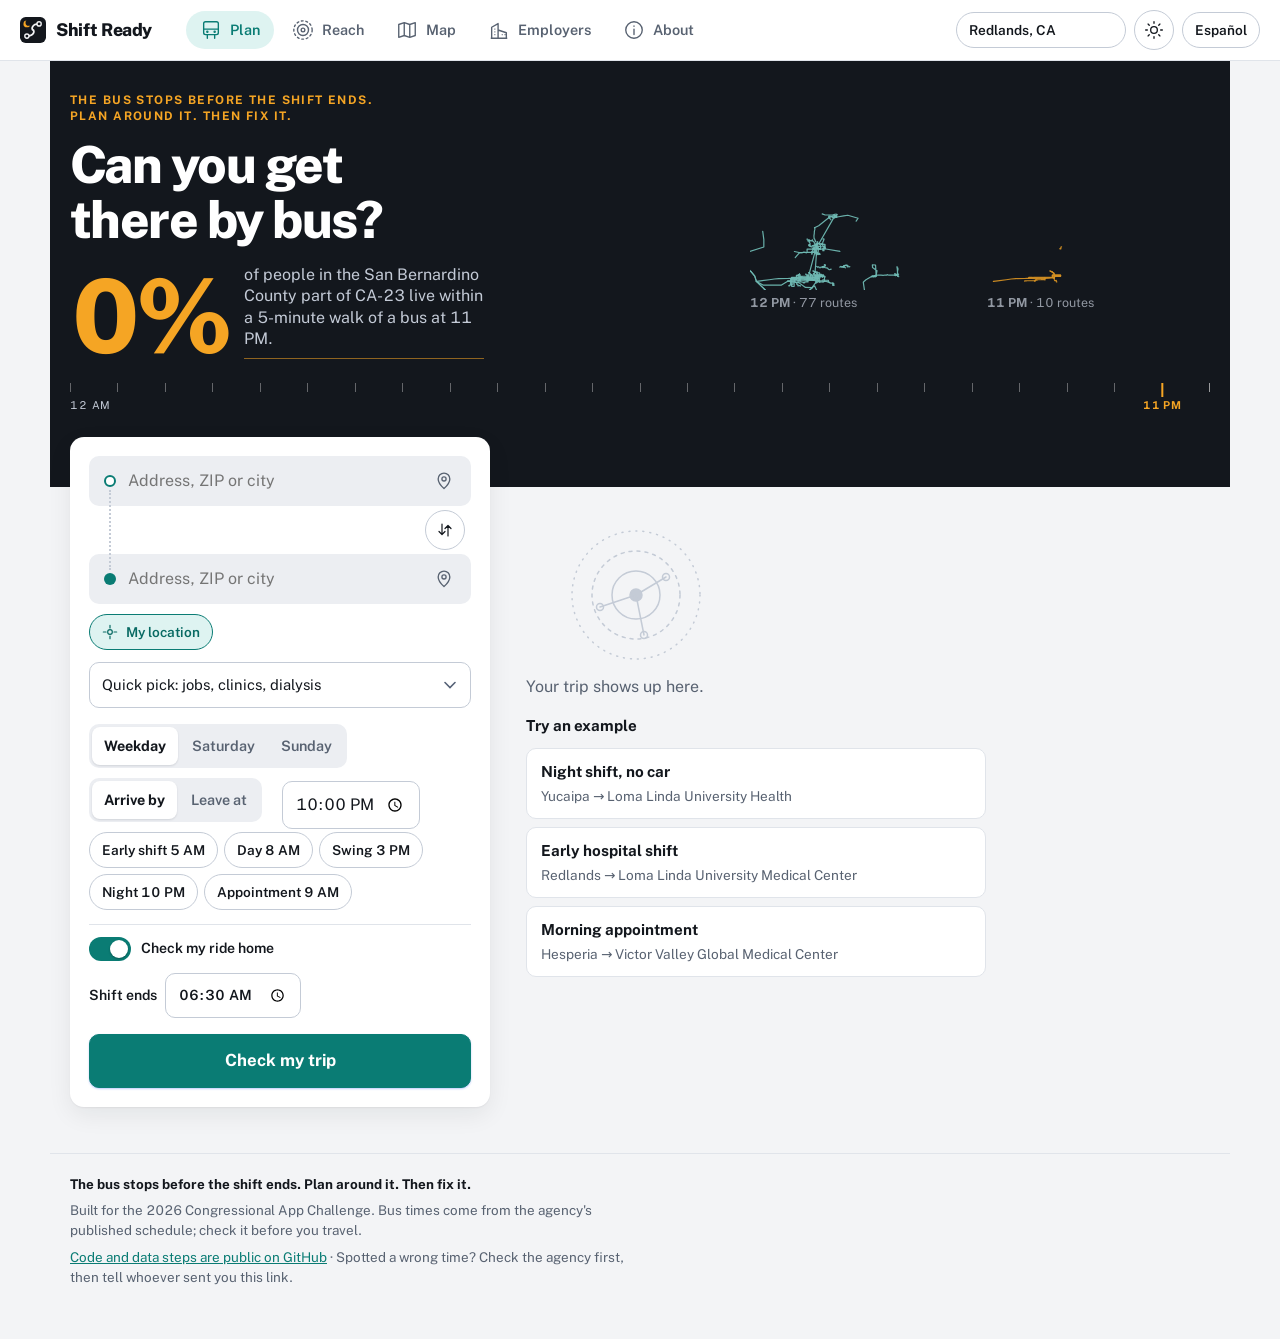
==== commit 6306c382: "Design polish: result hierarchy, hero ruler, drawn shapes and icons, spacing scale, tighter microcop" ====
--- a/shiftready/web/index.html
+++ b/shiftready/web/index.html
@@ -52,6 +52,7 @@
         </div>
         <div class="art hero-art" data-art="network"></div>
       </div>
+      <div class="ruler" aria-hidden="true"><i class="r-start">12 AM</i><i class="r-at">11 PM</i></div>
     </div>
     <div class="split">
     <div class="pane-form">
--- a/shiftready/web/css/style.css
+++ b/shiftready/web/css/style.css
@@ -417,3 +417,111 @@
 #region { max-width: 190px; font-size: .85rem; }
 @media (max-width: 420px) { #region { max-width: 136px; text-overflow: ellipsis; } }
 .kv .ico { display: block; margin-bottom: 2px; color: var(--primary); }
+
+/* weather where you wait: one compact row under the verdict */
+.cond { display: flex; flex-wrap: wrap; align-items: center; gap: 6px 16px; margin: 10px 0; padding: 10px 14px; border: 1px solid var(--line); border-radius: 12px; background: var(--surface); font-size: .92rem; }
+.cond .ct { font-weight: 700; flex: 1 0 100%; font-size: .8rem; letter-spacing: .04em; text-transform: uppercase; color: var(--muted); }
+.cond .ci { display: inline-flex; align-items: center; gap: 6px; }
+.cond .ci b { font-size: 1.05rem; }
+.cond .cn { flex: 1 0 100%; font-size: .78rem; color: var(--muted); }
+.cond .dot { width: 10px; height: 10px; border-radius: 50%; background: var(--maybe); flex: none; }
+.cond .dot.danger, .cond .dot.extreme_danger { background: var(--no); }
+.cond .dot.cold { background: var(--primary); }
+.cond .ico { color: var(--primary); }
+
+#situations .sit { padding: 10px 0; border-top: 1px solid var(--line); }
+#situations .sit:first-of-type { border-top: 0; }
+
+/* trip summary: one line, not a row of equal tiles */
+.trip-line { display: flex; align-items: flex-end; gap: 14px; margin: 4px 0 2px; }
+.trip-line .tl { display: flex; flex-direction: column; }
+.trip-line small { color: var(--muted); font-size: .78rem; text-transform: uppercase; letter-spacing: .04em; }
+.trip-line b { font-size: 1.9rem; line-height: 1.1; font-variant-numeric: tabular-nums; }
+.trip-line .tl-arrow { font-size: 1.4rem; color: var(--primary); padding-bottom: 4px; }
+.trip-meta { margin: 2px 0 12px; color: var(--muted); }
+
+/* ===== hand-finished layer =====
+   One spacing scale, a few card roles instead of one box repeated, shapes drawn in CSS rather than typed as glyphs. */
+:root { --s1: 4px; --s2: 8px; --s3: 12px; --s4: 16px; --s5: 24px; --s6: 32px; }
+
+/* hero: one local number, set large, with a 24-hour ruler that marks the hour it is about */
+.hero-band { padding: var(--s6) 20px 70px; }
+.slogan { font-size: .74rem; letter-spacing: .12em; margin-bottom: var(--s3); }
+.hero-band h1 { max-width: 12ch; margin-bottom: var(--s4); font-size: clamp(2.1rem, 7vw, 3.2rem); }
+.hero-stat { display: grid; grid-template-columns: auto minmax(0, 24ch); align-items: end; gap: 0 var(--s4); font-size: 1rem; line-height: 1.35; }
+.hero-stat b { font-size: clamp(3.6rem, 16vw, 6.4rem); letter-spacing: -0.06em; line-height: .82; }
+.hero-stat span { padding-bottom: 4px; border-bottom: 1px solid color-mix(in srgb, var(--amber) 55%, transparent); padding-bottom: var(--s2); }
+.ruler { position: relative; height: 34px; max-width: var(--wrap); margin: var(--s5) auto 0; font-size: .68rem; letter-spacing: .08em; text-transform: uppercase; color: var(--on-navy-muted); }
+.ruler::before { content: ""; position: absolute; left: 0; right: 0; top: 0; height: 9px; background: repeating-linear-gradient(90deg, rgba(255,255,255,.34) 0 1px, transparent 1px calc(100% / 24)); border-right: 1px solid rgba(255,255,255,.34); }
+.ruler i { position: absolute; top: 14px; font-style: normal; white-space: nowrap; }
+.ruler .r-start { left: 0; }
+.ruler .r-at { left: calc(100% * 23 / 24); transform: translateX(-50%); color: var(--amber); font-weight: 700; }
+.ruler .r-at::before { content: ""; position: absolute; left: 50%; top: -14px; width: 2px; height: 14px; margin-left: -1px; background: var(--amber); }
+@media (max-width: 520px) { .hero-band { padding: var(--s5) 14px 66px; } }
+
+/* the verdict is the loudest thing on the result */
+.verdict { padding: var(--s4) var(--s5) var(--s4) calc(var(--s5) + 2px); border-radius: 10px; margin-bottom: var(--s4); }
+.verdict::before { width: 8px; }
+.verdict .tag { font-size: 1.85rem; }
+.verdict .icon { width: 34px; height: 34px; }
+.verdict.no .icon { width: 30px; height: 30px; }
+.verdict .sub { font-size: 1.05rem; margin-top: var(--s2); max-width: 46ch; }
+
+/* card roles: panels carry the answer; plain sections carry the support; notes carry warnings */
+.card.panel { border-radius: 10px; border-color: var(--line-strong); border-top: 3px solid var(--primary); padding: var(--s4) var(--s5) var(--s3); }
+.card.plain, details.card.fold { background: none; border: 0; border-top: 1px solid var(--line); border-radius: 0; padding: var(--s4) 0 var(--s3); margin: 0; }
+details.card.fold > summary h2, .card.plain > h2 { font-size: 1rem; }
+details.card.fold > summary { min-height: 44px; }
+details.card.fold > summary:hover h2 { color: var(--primary); }
+.card.live { background: none; border: 0; border-left: 3px solid var(--line-strong); border-radius: 0; padding: var(--s1) var(--s3) var(--s1) var(--s4); margin: var(--s4) 0; }
+.card.live h2 { font-size: .92rem; margin-bottom: var(--s1); }
+.card.live .btn { min-height: 44px; }
+.notice { background: none; border-radius: 0; border-left: 4px solid var(--primary); padding: var(--s2) var(--s3) var(--s2) var(--s4); margin: var(--s3) 0; }
+.notice.floating { background: var(--surface); border-radius: var(--radius-sm); border-left-width: 4px; }
+
+/* weather: a quiet line of facts, not a box */
+.cond { background: none; border: 0; border-top: 1px solid var(--line); border-bottom: 1px solid var(--line); border-radius: 0; padding: var(--s3) 0; margin: 0 0 var(--s4); font-size: .9rem; gap: var(--s1) var(--s4); }
+.cond .ct { flex: 0 0 auto; font-size: .7rem; margin-right: var(--s1); align-self: center; }
+.cond .ci b { font-size: 1rem; }
+.cond .cn { font-size: .72rem; line-height: 1.35; }
+
+/* actions: a distinct area at the end of the answer */
+.actions { background: var(--panel); border-radius: 10px; padding: var(--s3); margin: var(--s5) 0 var(--s4); gap: var(--s2); }
+.actions .btn { min-height: 44px; }
+.actions .btn.ghost { background: var(--surface); }
+
+/* the trip: times on the left, a line you can follow, a dot where you board */
+.steps li { padding: var(--s2) 0; }
+.steps .what { position: relative; }
+.steps li.bus .what::before { content: ""; position: absolute; left: -11px; top: 5px; width: 15px; height: 15px; border-radius: 50%; background: var(--surface); border: 3px solid var(--rc, var(--primary)); }
+.steps li:not(.bus) .what { color: var(--muted); }
+.steps li:not(.bus) .what small { color: var(--muted); }
+.route { border-radius: 5px; box-shadow: inset 0 0 0 1px rgba(0, 0, 0, .22); }
+.trip-line b { font-size: 2.1rem; letter-spacing: -0.03em; }
+.trip-line .tl-arrow { color: var(--muted); }
+
+/* shapes drawn in CSS, so they look the same on every phone (circle = yes, square = partly, diamond = no) */
+.cell i, .vi i, .cell-key i { display: inline-block; width: 12px; height: 12px; background: currentColor; flex: none; }
+.cell.yes i, .vi.yes i, .cell-key.yes i { border-radius: 50%; }
+.cell.maybe i, .vi.maybe i, .cell-key.maybe i { border-radius: 2px; }
+.cell.no i, .vi.no i, .cell-key.no i { transform: rotate(45deg) scale(.82); border-radius: 1px; }
+.cell-key { display: inline-flex; align-items: center; gap: 6px; margin-right: var(--s2); }
+.badge::before { content: ""; display: inline-block; width: 8px; height: 8px; margin-right: 6px; background: currentColor; vertical-align: 0; }
+.badge.ok::before { border-radius: 50%; }
+.badge.warn::before { clip-path: polygon(50% 0, 100% 100%, 0 100%); width: 10px; height: 9px; }
+.badge.bad::before { transform: rotate(45deg) scale(.85); border-radius: 1px; }
+.badge:not(.ok):not(.warn):not(.bad)::before { display: none; }
+.badge.ok { background: var(--yes-bg); color: var(--yes); }
+.strip-row { gap: var(--s1); }
+.cell { min-height: 48px; border-radius: 6px; }
+
+/* spacing rhythm: sections breathe the same amount everywhere */
+.card { margin-bottom: var(--s4); }
+h3 { margin-top: var(--s4); }
+.pane-result > * + * { margin-top: 0; }
+.trip-line { gap: var(--s3); }
+.trip-line b { font-size: clamp(1.55rem, 7.4vw, 2.1rem); white-space: nowrap; }
+.verdict .sub { text-wrap: pretty; }
+.card.live .chips { gap: var(--s2); margin: var(--s2) 0; }
+.card.live .btn.ghost { border-radius: 999px; font-weight: 600; font-size: .85rem; padding: 6px 14px; background: var(--surface); }
+:root:not([data-theme="dark"]) { --yes: #166a2e; }   /* 5.2:1 on the green tint */
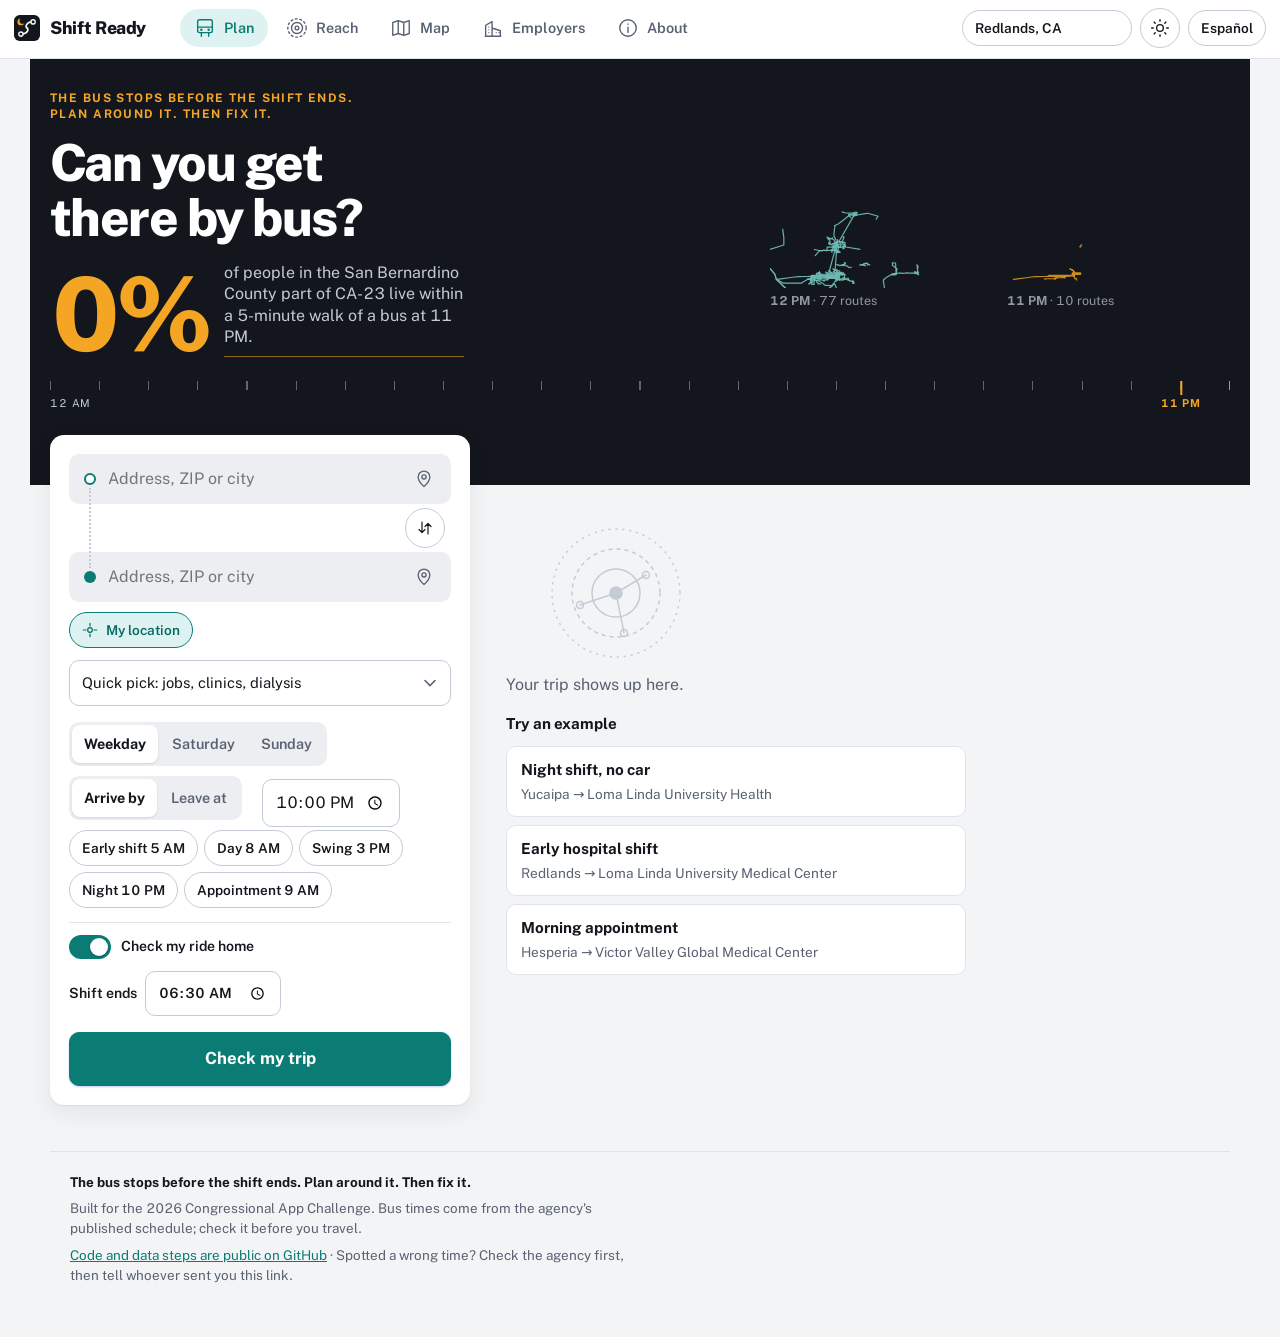
==== commit 980557e2: "Repository renamed to ShiftReady: update the live address and links everywhere Co-Authored-By: Claud" ====
--- a/shiftready/web/index.html
+++ b/shiftready/web/index.html
@@ -140,6 +140,11 @@
       <div id="m-toast" class="toast" role="status" hidden></div>
       <button type="button" id="m-back" class="btn primary sm back" hidden data-i18n="map.back">← Back to my trip</button>
       <div class="map-panel">
+        <p class="mp-prompt" data-i18n="map.prompt">Where can you ride at this hour? Move the slider.</p>
+        <form id="m-emp-form" class="m-emp" role="search" hidden>
+          <input id="m-emp" list="m-emp-list" type="search" autocomplete="off" placeholder="Find an employer" data-i18n-ph="map.emp_search" aria-label="Find an employer">
+          <datalist id="m-emp-list"></datalist>
+        </form>
         <div class="mp-head">
           <div class="seg small" role="radiogroup" aria-label="Day">
             <label><input type="radio" name="mday" value="weekday" checked><span data-i18n="day.weekday">Weekday</span></label>
@@ -150,29 +155,51 @@
         </div>
         <div class="mp-time"><button type="button" id="m-play" class="iconbtn" aria-label="Play"></button>
           <input id="hour" type="range" min="0" max="23" value="22" aria-label="Hour of day"></div>
+        <output id="hour-sub" class="mp-sub" aria-live="polite"></output>
         <div id="map-stats" class="stats"></div>
-        <div id="layers" class="chips layerchips" role="group" aria-label="Layers"></div>
-        <p class="small" data-i18n="map.legend2">Blue areas are within a 5-minute walk of a bus running at this hour. Tap anywhere for a report.</p>
+        <ul class="lg" aria-label="How to read the map">
+          <li><i class="sw sw-ok"></i><span data-i18n="map.lg_ok">Neighborhood within a 5-minute walk of a running bus</span></li>
+          <li><i class="sw sw-lost"></i><span data-i18n="map.lg_lost">Had a bus at noon, none now</span></li>
+          <li><i class="sw sw-none"></i><span data-i18n="map.lg_none">No bus at noon either</span></li>
+          <li><i class="sw sw-run"></i><span data-i18n="map.lg_run">Bus stop with a bus running now</span></li>
+          <li><i class="sw sw-off"></i><span data-i18n="map.lg_off">Bus stop with no bus now</span></li>
+          <li id="lg-trip" hidden><i class="sw sw-trip"></i><span data-i18n="map.lg_trip">Your trip</span></li>
+          <li id="lg-reach" hidden><i class="sw sw-reach"></i><span>Reachable within an hour</span></li>
+          <li id="lg-nodata" hidden><i class="sw sw-nodata"></i><span data-i18n="map.lg_nodata">Not measured: no neighborhood or stop data loaded here</span></li>
+        </ul>
+        <details class="mp-layers" id="layers-d"><summary data-i18n="map.layers_sum">Layers (what to show)</summary>
+          <div id="layers" class="chips layerchips" role="group" aria-label="Layers"></div></details>
+        <div class="row gap wrap mp-views"><button type="button" id="m-busy" class="btn ghost sm" data-i18n="map.busy">Zoom to where the buses are</button><button type="button" id="m-whole" class="btn ghost sm" data-i18n="map.whole">Show the whole district</button></div>
+        <div class="row gap wrap mp-share">
+          <button type="button" id="m-share" class="btn ghost sm" data-i18n="map.share_btn">Copy link to this view</button>
+          <button type="button" id="m-print" class="btn ghost sm" data-i18n="map.print_btn">Print or save as PDF</button>
+        </div>
+        <details class="mp-more" id="m-table"><summary data-i18n="map.table_sum">Table instead of map</summary><div id="m-table-out"></div></details>
         <details class="mp-more"><summary data-i18n="map.more">More</summary><div id="health"></div><div id="curve"></div></details>
       </div>
+      <div id="map-loading" class="map-loading" role="status" data-i18n="map.loading">Loading the map…</div>
     </div>
   </section>
 
   <!-- CITY / EMPLOYERS -->
   <section id="tab-city" class="tab" hidden aria-labelledby="h-city">
-    <h1 id="h-city" data-i18n="city.title">For employers and city staff</h1>
-    
-
-    <div class="card" id="employers"></div>
-    <div class="cols">
-    <div class="card" id="cities"></div>
-    <div class="card" id="compare"></div>
-    <div class="card" id="gaps"></div>
-    <div class="card" id="whatif"></div>
-    <div class="card" id="fit"></div>
-    <div class="card" id="vanpool"></div>
-    </div>
-    <div class="row gap wrap"><button id="print-brief" class="btn ghost" data-i18n="city.print">Print the one-page brief</button><button id="csv-cov" class="btn ghost" data-i18n="city.csv">Download coverage by hour (CSV)</button></div>
+    <h1 id="h-city" data-i18n="city.title">For employers and cities</h1>
+    <p class="scope small" id="city-scope"></p>
+    <div class="dec-grid">
+      <div class="decision" id="decision"></div>
+      <div class="acts-block" id="actions"></div>
+    </div>
+    <div class="swap-block" id="startswap"></div>
+    <div class="agency-block" id="agency"></div>
+    <h2 class="ev-h2" data-i18n="city.more">More evidence</h2>
+    <div class="evidence">
+      <details class="ev" id="ev-employers"><summary></summary><div class="ev-body" id="employers"></div></details>
+      <details class="ev" id="ev-gaps"><summary></summary><div class="ev-body" id="gaps"></div></details>
+      <details class="ev" id="ev-whatif"><summary></summary><div class="ev-body" id="whatif"></div></details>
+      <details class="ev" id="ev-cities"><summary></summary><div class="ev-body" id="cities"></div></details>
+      <details class="ev" id="ev-compare"><summary></summary><div class="ev-body" id="compare"></div></details>
+      <details class="ev" id="ev-van"><summary></summary><div class="ev-body" id="vanpool"></div></details>
+    </div>
   </section>
 
   <!-- ABOUT -->
@@ -185,7 +212,7 @@
 <footer class="site-foot">
   <p class="foot-slogan" data-i18n="brand.slogan">The bus stops before the shift ends. Plan around it. Then fix it.</p>
   <p data-i18n="foot.a">Built for the 2026 Congressional App Challenge. Bus times come from the agency's published schedule; check it before you travel.</p>
-  <p><a href="https://github.com/palashraks-afk/OffLoad" data-i18n="foot.code">Code and data steps are public on GitHub</a> · <span data-i18n="foot.wrong">Spotted a wrong time? Check the agency first, then tell whoever sent you this link.</span></p>
+  <p><a href="https://github.com/palashraks-afk/ShiftReady" data-i18n="foot.code">Code and data steps are public on GitHub</a> · <span data-i18n="foot.wrong">Spotted a wrong time? Check the agency first, then tell whoever sent you this link.</span></p>
 </footer>
 <div id="install" class="install" hidden><button type="button" id="install-btn" class="btn primary sm" data-i18n="install.btn">Install the app</button><span id="install-ios" class="small" data-i18n="install.ios" hidden>On iPhone: tap Share, then Add to Home Screen.</span></div>
 <div id="brief" class="print-only" aria-hidden="true"></div>
--- a/shiftready/web/css/style.css
+++ b/shiftready/web/css/style.css
@@ -525,3 +525,256 @@
 .card.live .chips { gap: var(--s2); margin: var(--s2) 0; }
 .card.live .btn.ghost { border-radius: 999px; font-weight: 600; font-size: .85rem; padding: 6px 14px; background: var(--surface); }
 :root:not([data-theme="dark"]) { --yes: #166a2e; }   /* 5.2:1 on the green tint */
+
+/* ===== MAP WORK (inline trip map, Map tab legend and prompt) ===== */
+.trip-map-card { margin: 14px 0 6px; border: 1px solid var(--line); border-radius: 12px; overflow: hidden; background: var(--surface); }
+.trip-map-card .tm-head { display: flex; align-items: center; justify-content: space-between; gap: 8px; padding: 8px 12px; border-bottom: 1px solid var(--line); flex-wrap: wrap; }
+.trip-map-card .tm-actions { display: inline-flex; gap: 6px; }
+.tog.sm { min-height: 44px; padding: 6px 12px; font-size: .8rem; }
+#trip-map { height: 240px; border: 0; border-radius: 0; background: var(--panel); }
+@media (min-width: 700px) { #trip-map { height: 320px; } }
+#trip-map.no-tiles { background: repeating-linear-gradient(45deg, var(--panel), var(--panel) 12px, var(--surface) 12px, var(--surface) 24px); }
+.trip-map-card #tm-note { margin: 0; padding: 6px 12px 8px; color: var(--muted); }
+.tm-pin-wrap { background: none; border: 0; }
+.tm-pin, .tm-end { display: inline-flex; align-items: center; justify-content: center; width: 26px; height: 26px; border-radius: 50%; font: 700 .8rem/1 var(--font, inherit); box-shadow: 0 0 0 2px #fff, 0 1px 4px rgba(0, 0, 0, .35); }
+.tm-pin { background: var(--rc, var(--primary)); color: var(--rt, #fff); }
+.tm-pin.home { border-radius: 6px; box-shadow: 0 0 0 2px #fff, 0 0 0 3px var(--rc, var(--primary)); }
+.tm-end { background: #14181f; color: #fff; }
+.tm-end.start { background: #fff; color: #14181f; box-shadow: 0 0 0 2px #14181f; }
+.mp-prompt { margin: 0 0 8px; font-weight: 700; font-size: 1.02rem; line-height: 1.3; }
+.mp-sub { display: block; margin: 2px 0 8px; font-size: .88rem; color: var(--muted); }
+.lg { list-style: none; margin: 10px 0 6px; padding: 0; display: grid; gap: 5px; font-size: .84rem; }
+.lg li { display: flex; align-items: center; gap: 8px; }
+.lg .sw { display: inline-block; flex: none; margin: 0 3px; width: 16px; height: 16px; border-radius: 50%; box-sizing: border-box; }
+.sw-ok { background: var(--map); opacity: .8; }
+.sw-lost { background: var(--maybe); }
+.sw-none { background: var(--surface); border: 2px dashed var(--bad); }
+.sw-run { width: 10px !important; height: 10px !important; background: var(--map); }
+.sw-off { width: 10px !important; height: 10px !important; background: var(--map-off); }
+.sw-trip { width: 22px !important; height: 6px !important; border-radius: 3px !important; background: var(--ink); }
+.mp-layers { margin: 6px 0; }
+.mp-layers summary, details.mp-more summary { cursor: pointer; font-weight: 700; padding: 10px 0; font-size: .9rem; min-height: 44px; display: flex; align-items: center; }
+.mp-views { margin: 4px 0 8px; }
+.map-loading { position: absolute; z-index: 450; left: 50%; top: 40%; transform: translate(-50%, -50%); background: var(--surface); border: 1px solid var(--line); border-radius: 999px; padding: 8px 16px; font-weight: 600; font-size: .9rem; box-shadow: var(--shadow); pointer-events: none; }
+.map-loading[hidden] { display: none; }
+@media (min-width: 900px) { .map-loading { left: calc(50% + 200px); } }
+@media (max-width: 899px) { .tab-map #map { height: 52vh; min-height: 340px; } }
+.lg li[hidden] { display: none; }
+
+/* ===== About page: written as a document, not a stack of boxes ===== */
+#about { counter-reset: abs; }
+.ab-head { padding: 8px 0 4px; max-width: 46rem; }
+.ab-head h1 { margin-bottom: 10px; }
+.ab-intro { font-size: 1.12rem; line-height: 1.55; color: var(--ink); margin: 0; text-wrap: pretty; }
+.ab-toc { position: sticky; top: 56px; z-index: 40; display: flex; gap: 4px 16px; align-items: center; overflow-x: auto; white-space: nowrap; margin: 16px 0 0; padding: 10px 2px; background: var(--bg); border-bottom: 1px solid var(--line); scrollbar-width: thin; }
+.ab-toc-l { font-size: .72rem; letter-spacing: .08em; text-transform: uppercase; color: var(--muted); font-weight: 700; flex: none; }
+.ab-toc a { flex: none; color: var(--ink); text-decoration: none; font-size: .92rem; font-weight: 600; padding: 6px 0; border-bottom: 2px solid transparent; }
+.ab-toc a:hover, .ab-toc a:focus-visible { border-bottom-color: var(--primary); color: var(--primary); }
+.ab-sec { counter-increment: abs; margin: 0; padding: 30px 0 6px; scroll-margin-top: 112px; border-top: 1px solid var(--line); }
+.ab-sec:first-of-type { border-top: 0; }
+.ab-h { font-size: clamp(1.35rem, 3.6vw, 1.8rem); letter-spacing: -0.02em; margin: 0 0 14px; display: flex; align-items: baseline; gap: 12px; }
+.ab-h::before { content: counter(abs, decimal-leading-zero); font-size: .8rem; font-weight: 700; color: var(--muted); letter-spacing: .06em; }
+.ab-lead { font-size: 1.02rem; line-height: 1.55; max-width: 44rem; }
+.ab-more { margin: 14px 0; padding-left: 14px; border-left: 3px solid var(--line-strong); max-width: 44rem; }
+.ab-more h3 { margin-top: 0; }
+.ab-sec h3 { font-size: 1.02rem; margin: 22px 0 8px; }
+.ab-sec ul, .ab-sec ol { padding-left: 1.2rem; }
+.ab-sec li { margin-bottom: 6px; max-width: 46rem; }
+
+.ledger { list-style: none; padding: 0 !important; margin: 8px 0 0; }
+.ledger li { display: grid; grid-template-columns: minmax(7.5rem, 12rem) 1fr; gap: 6px 22px; padding: 14px 0; margin: 0; max-width: none; border-top: 1px solid var(--line); }
+.ledger li:last-child { border-bottom: 1px solid var(--line); }
+.lf { font-size: clamp(1.25rem, 4vw, 1.75rem); font-weight: 800; letter-spacing: -0.02em; line-height: 1.1; color: var(--primary); }
+.ledger p { margin: 0 0 4px; max-width: 40rem; }
+.ledger .ll { font-size: .86rem; color: var(--muted); }
+.ledger .ll b { color: var(--ink); font-weight: 600; }
+.ledger .ls { display: block; margin-top: 2px; }
+.ev-not { margin: 22px 0 8px; padding: 2px 0 2px 16px; border-left: 4px solid var(--maybe); max-width: 44rem; }
+.ev-not h3 { margin-top: 0; }
+
+.ds-feeds ul { list-style: none; padding: 0 !important; display: flex; flex-wrap: wrap; gap: 8px; margin: 6px 0 8px; }
+.ds-feeds li { margin: 0; max-width: none; }
+.ds-feeds li a { display: inline-block; padding: 7px 12px; border: 1px solid var(--line-strong); border-radius: 999px; text-decoration: none; font-size: .9rem; font-weight: 600; background: var(--surface); }
+.ds-feeds li a:hover { border-color: var(--primary); }
+dl.ds { display: grid; grid-template-columns: repeat(auto-fit, minmax(17rem, 1fr)); gap: 16px 32px; margin: 8px 0 0; }
+dl.ds > div { padding-top: 10px; border-top: 1px solid var(--line); }
+dl.ds dt { font-weight: 700; margin: 0 0 2px; }
+dl.ds dd { margin: 0; font-size: .92rem; }
+dl.ds .dsm { display: block; margin-top: 4px; font-size: .8rem; color: var(--muted); }
+ul.own { columns: 2 14rem; column-gap: 28px; }
+
+ol.steps { list-style: none; padding: 0 !important; margin: 4px 0 14px 12px; border-left: 2px solid var(--line-strong); counter-reset: st; }
+ol.steps li { position: relative; padding: 0 0 12px 24px; margin: 0; counter-increment: st; }
+ol.steps li::before { content: counter(st); position: absolute; left: -13px; top: 0; width: 24px; height: 24px; border-radius: 50%; background: var(--primary); color: var(--primary-ink); font-size: .78rem; font-weight: 700; display: grid; place-items: center; }
+.ab-callout { padding: 12px 16px; border-left: 4px solid var(--no); background: var(--no-bg); border-radius: 0 var(--radius-sm) var(--radius-sm) 0; max-width: 44rem; }
+ul.lims { list-style: none; padding: 0 !important; border-left: 4px solid var(--maybe); padding-left: 16px !important; }
+.ab-sec .logo-card { margin-top: 18px; }
+@media (max-width: 560px) {
+  .ledger li { grid-template-columns: 1fr; }
+  .ab-toc-l { display: none; }
+  .ab-toc { top: 52px; }
+}
+
+/* ===== Employers tab: the decision first, then actions, then evidence ===== */
+#tab-city .scope { margin: -6px 0 16px; max-width: 70ch; }
+.dec-grid { display: grid; gap: 16px; margin-bottom: 16px; }
+@media (min-width: 900px) { .dec-grid { grid-template-columns: minmax(0, 1.3fr) minmax(0, 1fr); align-items: start; } }
+.decision { background: var(--surface); border: 1px solid var(--line); border-top: 4px solid var(--primary); border-radius: var(--radius); padding: 18px 18px 14px; }
+.decision h2 { margin-top: 0; font-size: 1.3rem; }
+.dec-pick { display: grid; gap: 10px; margin: 8px 0 14px; }
+.dec-pick select, .ev select, .ev input[type=search] { width: 100%; min-height: 44px; font: inherit; }
+.ctl-row { display: flex; flex-wrap: wrap; align-items: center; gap: 8px 12px; margin: 0 0 12px; }
+.ctl-row select { width: auto; max-width: 100%; }
+.answer { font-size: 1.15rem; line-height: 1.35; font-weight: 700; margin: 4px 0 12px; letter-spacing: -0.01em; }
+.answer.sm { font-size: 1rem; font-weight: 600; }
+.shifts { list-style: none; padding: 0; margin: 0 0 10px; display: grid; gap: 12px; }
+.shifts li { display: grid; gap: 4px; }
+@media (min-width: 440px) { .shifts li { grid-template-columns: 150px minmax(0, 1fr) 160px; align-items: center; gap: 10px; } }
+.shifts .sh-l b { display: block; }
+.shifts .sh-p { font-size: .88rem; color: var(--muted); } .shifts .sh-p b { color: var(--ink); font-size: 1rem; }
+.meter { display: block; height: 10px; border-radius: 5px; background: var(--panel); overflow: hidden; }
+.meter i { display: block; height: 100%; border-radius: 5px; background: var(--primary); }
+.meaning { margin: 0 0 12px; padding-left: 10px; border-left: 3px solid var(--line-strong); color: var(--muted); font-size: .92rem; max-width: 70ch; }
+.decision .sub { margin: 10px 0 4px; } .decision .sub summary { cursor: pointer; font-weight: 600; min-height: 44px; display: flex; align-items: center; color: var(--primary); }
+
+.acts-block { padding: 4px 2px 0; }
+.acts-block h2 { font-size: 1.12rem; }
+.acts { list-style: none; padding: 0; margin: 10px 0; display: grid; gap: 16px; }
+.acts li { display: grid; grid-template-columns: 40px minmax(0, 1fr); gap: 12px; align-items: start; }
+.acts .ic { width: 40px; height: 40px; display: grid; place-items: center; border-radius: 50%; background: var(--primary-soft); color: var(--primary); }
+.acts b { display: block; line-height: 1.3; } .acts p { margin: 2px 0 0; font-size: .93rem; }
+
+.agency-block { margin: 18px 0 8px; padding: 16px 0; border-top: 1px solid var(--line-strong); border-bottom: 1px solid var(--line-strong); }
+.agency-block p { max-width: 70ch; }
+.agency-block .btn { min-height: 44px; }
+
+.ev-h2 { margin: 22px 0 8px; font-size: 1.12rem; }
+.evidence { display: grid; gap: 0; border-top: 1px solid var(--line); }
+details.ev { border-bottom: 1px solid var(--line); }
+details.ev > summary { list-style: none; cursor: pointer; min-height: 56px; display: grid; grid-template-columns: minmax(0, 1fr) auto; align-items: center; gap: 2px 12px; padding: 8px 2px; }
+details.ev > summary::-webkit-details-marker { display: none; }
+details.ev > summary::after { content: ""; grid-row: 1 / span 2; grid-column: 2; width: 9px; height: 9px; border-right: 2px solid var(--muted); border-bottom: 2px solid var(--muted); transform: rotate(45deg); transition: transform .15s; }
+details.ev[open] > summary::after { transform: rotate(-135deg); }
+details.ev > summary:focus-visible { outline: 3px solid color-mix(in srgb, var(--primary) 55%, transparent); outline-offset: 2px; border-radius: 6px; }
+.ev-t { font-weight: 700; grid-column: 1; } .ev-h { grid-column: 1; font-size: .88rem; color: var(--muted); }
+.ev-body { padding: 4px 2px 18px; }
+.ev .seg label, .decision .seg label { min-height: 44px; display: flex; } .ev .seg span, .decision .seg span { display: flex; align-items: center; min-height: 44px; }
+.ev .link { min-height: 44px; display: inline-flex; align-items: center; padding: 0 4px 0 0; }
+.ev .btn { min-height: 44px; }
+.emp-tools { display: grid; gap: 10px; margin-bottom: 10px; }
+@media (min-width: 640px) { .emp-tools { grid-template-columns: minmax(0, 1fr) auto; align-items: center; } }
+.hax { display: flex; justify-content: space-between; font-size: .72rem; color: var(--muted); max-width: 260px; margin: 6px 0 0; }
+.emp-rows { list-style: none; padding: 0; margin: 0; }
+.emp-rows li { display: grid; gap: 6px; padding: 12px 0; border-bottom: 1px solid var(--line); }
+@media (min-width: 720px) { .emp-rows li { grid-template-columns: minmax(0, 1.2fr) minmax(0, 1fr); gap: 16px; } }
+.emp-rows .emp-main { display: grid; gap: 4px; }
+.figs { list-style: none; padding: 0; margin: 0 0 8px; display: grid; gap: 4px; }
+.figs b { font-size: 1.25rem; letter-spacing: -0.02em; }
+.tag { display: inline-block; font-size: .72rem; font-weight: 700; padding: 1px 8px; border-radius: 999px; background: var(--primary-soft); color: var(--primary); vertical-align: middle; }
+#tab-city td.r, #tab-city th.r { text-align: right; }
+@media (max-width: 560px) {
+  #tab-city table.stack thead { position: absolute; width: 1px; height: 1px; overflow: hidden; clip: rect(0 0 0 0); }
+  #tab-city table.stack, #tab-city table.stack tbody, #tab-city table.stack tr, #tab-city table.stack td { display: block; width: 100%; }
+  #tab-city table.stack tr { padding: 8px 0; border-bottom: 1px solid var(--line); }
+  #tab-city table.stack td { border: 0; padding: 2px 0; display: flex; justify-content: space-between; gap: 12px; text-align: right; }
+  #tab-city table.stack td:first-child { font-weight: 700; text-align: left; }
+  #tab-city table.stack td::before { content: attr(data-label); color: var(--muted); font-size: .8rem; text-align: left; }
+  #tab-city table.stack td:first-child::before { content: none; }
+}
+/* Employers tab: let grid children shrink so nothing pushes the page wider than the phone */
+.evidence { grid-template-columns: minmax(0, 1fr); } details.ev, .ev-body, .emp-rows li > *, .emp-tools > * { min-width: 0; }
+.emp-tools { grid-template-columns: minmax(0, 1fr); }
+@media (min-width: 640px) { .emp-tools { grid-template-columns: minmax(0, 1fr) auto; } }
+.emp-rows .hbar { max-width: 100%; }
+.tag { color: var(--ink); }
+
+/* employers: swap-the-start-time tool, comparison table (own block) */
+.swap-block { margin: 18px 0; padding: 14px 0; border-top: 2px solid var(--ink); }
+.swap-block h2 { margin: 0 0 4px; }
+.swap-block .dayrows { margin: 8px 0; padding-left: 18px; }
+.cmp .scopeline { display: block; color: var(--muted); font-weight: 400; margin-top: 2px; }
+.th-sort { all: unset; cursor: pointer; font-weight: 700; padding: 6px 2px; min-height: 44px; display: inline-flex; align-items: center; }
+.th-sort:hover { text-decoration: underline; }
+.th-sort:focus-visible { outline: 2px solid var(--primary); outline-offset: 2px; }
+.cmp-sort { margin: 8px 0; display: flex; flex-wrap: wrap; gap: 8px; align-items: center; }
+.cmp-sort select { flex: 1 1 200px; min-height: 44px; }
+.cmp-sort .btn { min-height: 44px; }
+@media (min-width: 700px) { .cmp-sort { display: none; } }
+
+/* ===== map controls, Reach, print (plan/map pass) ===== */
+.m-emp { margin: 0 0 10px; }
+.m-emp input { width: 100%; min-height: 44px; padding: 8px 12px; border: 1px solid var(--line-strong); border-radius: 10px; background: var(--surface); color: var(--ink); font: inherit; }
+.mp-share { margin: 8px 0 4px; }
+.sw-reach { background: color-mix(in srgb, var(--primary) 35%, transparent); border: 1.5px solid var(--primary); border-radius: 50%; }
+.sw-nodata { width: 8px !important; height: 8px !important; border-radius: 50%; background: var(--muted); opacity: .55; }
+.emp-now { margin: 6px 0; font-weight: 700; }
+.emp-now.yes { color: var(--yes); } .emp-now.no { color: var(--no); }
+.hour-table { width: 100%; border-collapse: collapse; font-size: .88rem; margin-top: 6px; }
+.hour-table th, .hour-table td { text-align: left; padding: 6px 8px; border-top: 1px solid var(--line); }
+.hour-table td { font-variant-numeric: tabular-nums; }
+/* the hour slider: a filled track that grows through the day */
+.mp-time input[type=range], #r-time-range { -webkit-appearance: none; appearance: none; height: 28px; background: transparent; accent-color: var(--primary); }
+.mp-time input[type=range]::-webkit-slider-runnable-track { height: 6px; border-radius: 3px; background: linear-gradient(to right, var(--primary) var(--p, 0%), var(--line-strong) var(--p, 0%)); }
+.mp-time input[type=range]::-moz-range-track { height: 6px; border-radius: 3px; background: var(--line-strong); }
+.mp-time input[type=range]::-moz-range-progress { height: 6px; border-radius: 3px; background: var(--primary); }
+.mp-time input[type=range]::-webkit-slider-thumb { -webkit-appearance: none; width: 22px; height: 22px; margin-top: -8px; border-radius: 50%; background: var(--surface); border: 3px solid var(--primary); box-shadow: 0 1px 3px rgba(15, 23, 42, .25); }
+.mp-time input[type=range]::-moz-range-thumb { width: 16px; height: 16px; border-radius: 50%; background: var(--surface); border: 3px solid var(--primary); }
+.mp-time input[type=range]:focus-visible { outline: 3px solid color-mix(in srgb, var(--primary) 45%, transparent); outline-offset: 2px; border-radius: 8px; }
+.big-num { transition: color .2s; }
+@media (prefers-reduced-motion: reduce) { .big-num, .mp-time input[type=range]::-webkit-slider-runnable-track { transition: none; } }
+/* Reach: a form and its answer, not two identical boxes */
+#tab-reach .g-ctl.card, #tab-reach .g-out.card { background: transparent; box-shadow: none; border: 0; border-radius: 0; padding-left: 0; padding-right: 0; }
+#tab-reach .g-ctl.card { border-top: 2px solid var(--ink); padding-top: 14px; }
+#tab-reach .g-out.card { border-left: 4px solid var(--primary); padding-left: 16px; border-radius: 0; }
+#tab-reach .g-ctl select, #tab-reach .g-ctl input[type=time] { min-height: 44px; }
+#tab-reach #r-go { min-height: 44px; }
+/* print: the map view as a clean sheet */
+#print-map-head { display: none; }
+@media print {
+  body.print-map header, body.print-map .tabbar, body.print-map #offline, body.print-map .map-panel, body.print-map .map-search, body.print-map #m-back, body.print-map #m-toast, body.print-map .leaflet-control-container { display: none !important; }
+  body.print-map #print-map-head { display: block; padding: 0 0 12px; color: #000; }
+  body.print-map #print-map-head h1 { font-size: 18pt; margin: 0 0 6px; }
+  body.print-map #print-map-head ul { columns: 2; padding-left: 18px; margin: 6px 0; font-size: 10pt; }
+  body.print-map .tab:not(#tab-map) { display: none !important; }
+  body.print-map #tab-map, body.print-map .map-shell { position: static !important; height: 120mm !important; width: 100% !important; }
+  body.print-map #map { height: 120mm !important; width: 100% !important; }
+}
+
+/* ---- phones: iOS Safari and Android Chrome ---------------------------------------------------------
+   iOS zooms the whole page when a text box under 16px is focused; short mobile browsers hide part of a 100vh
+   box behind the address bar (dvh follows the visible height); notches and home bars need safe-area padding;
+   thumbs need 44px targets (Apple and Google both recommend 44-48px). */
+html { -webkit-tap-highlight-color: transparent; }
+button, a, select, summary, label, [role="button"] { touch-action: manipulation; }
+header.top { padding-top: calc(8px + env(safe-area-inset-top)); padding-left: max(14px, env(safe-area-inset-left)); padding-right: max(14px, env(safe-area-inset-right)); }
+.tabbar { padding-left: env(safe-area-inset-left); padding-right: env(safe-area-inset-right); }
+main { padding-left: max(0px, env(safe-area-inset-left)); padding-right: max(0px, env(safe-area-inset-right)); }
+@supports (height: 100dvh) {
+  .tab-map #map { height: 60dvh; }
+  @media (max-width: 899px) { .tab-map #map { height: 52dvh; } }
+  @media (min-width: 900px) { #map, #reach-map { height: calc(100dvh - 110px); } .tab-map #map { height: calc(100dvh - 62px); } }
+}
+@media (pointer: coarse) {
+  input:not([type="checkbox"]):not([type="radio"]):not([type="range"]), select, textarea { font-size: 16px; }
+  .chip, .chips > button, #loc, #lang, #region, .iconbtn, .btn, summary, .tabbar button, .examples button, button.example { min-height: 44px; }
+  .iconbtn { min-width: 44px; }
+  .brand, .skip:focus { min-height: 44px; display: inline-flex; align-items: center; }
+  .leaflet-bar a, .leaflet-touch .leaflet-bar a { width: 40px; height: 40px; line-height: 40px; }
+}
+@media (max-width: 360px) {
+  .trip-line b { font-size: 1.6rem; }
+  .hero-band h1 { font-size: 1.6rem; }
+  #region { max-width: 110px; }
+}
+@media (orientation: landscape) and (max-height: 500px) {
+  .tabbar { position: static; }
+  .tab-map #map { height: 80vh; min-height: 260px; }
+}
+@media (pointer: coarse) {
+  #region, #to-quick, #end-time, #time { font-size: 16px; }
+  button[id^="m-"], .btn.sm, .btn.ghost.sm, .ab-toc a, .ds-feeds a, .ds a, .own a { min-height: 44px; display: inline-flex; align-items: center; }
+  .ab-toc a, .ds-feeds a { padding-top: 6px; padding-bottom: 6px; }
+}
+@media (max-width: 360px) {
+  .tabbar button { font-size: .66rem; padding-left: 2px; padding-right: 2px; white-space: nowrap; letter-spacing: 0; }
+}
